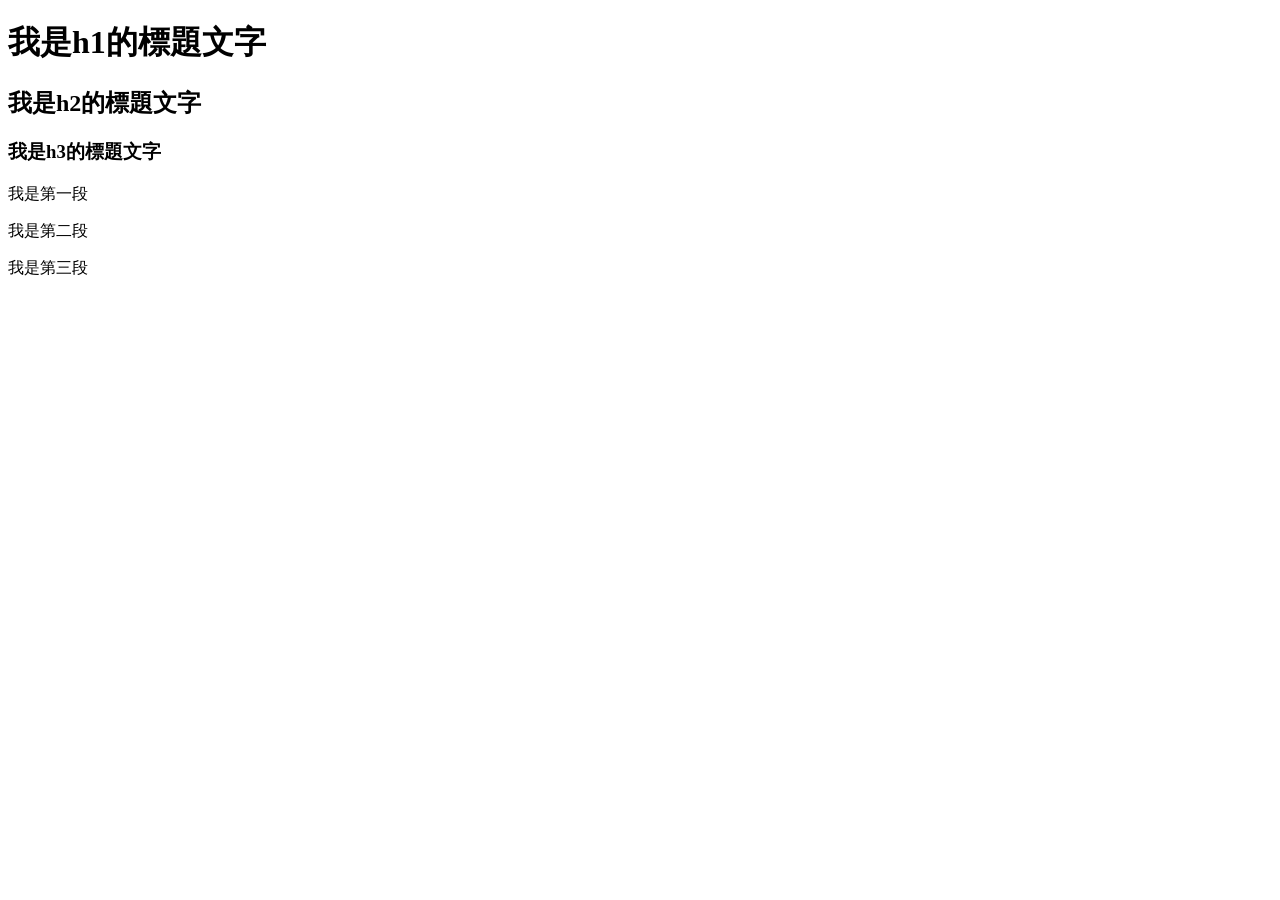
==== index.html @ 09bce019 "第一次建立" ====
<!DOCTYPE html>
<html lang="zh-Hant-TW">


<html>
    
<head>
    <title>我是標題</title>
<meta charset = "utf-8">
</head>

<body>
    <h1>我是h1的標題文字</h1> 
	<h2>我是h2的標題文字</h2> 
 	<h3>我是h3的標題文字</h3>
    <p>我是第一段</p>
<p>我是第二段</p>
<p>我是第三段</p>

</body>

</html>
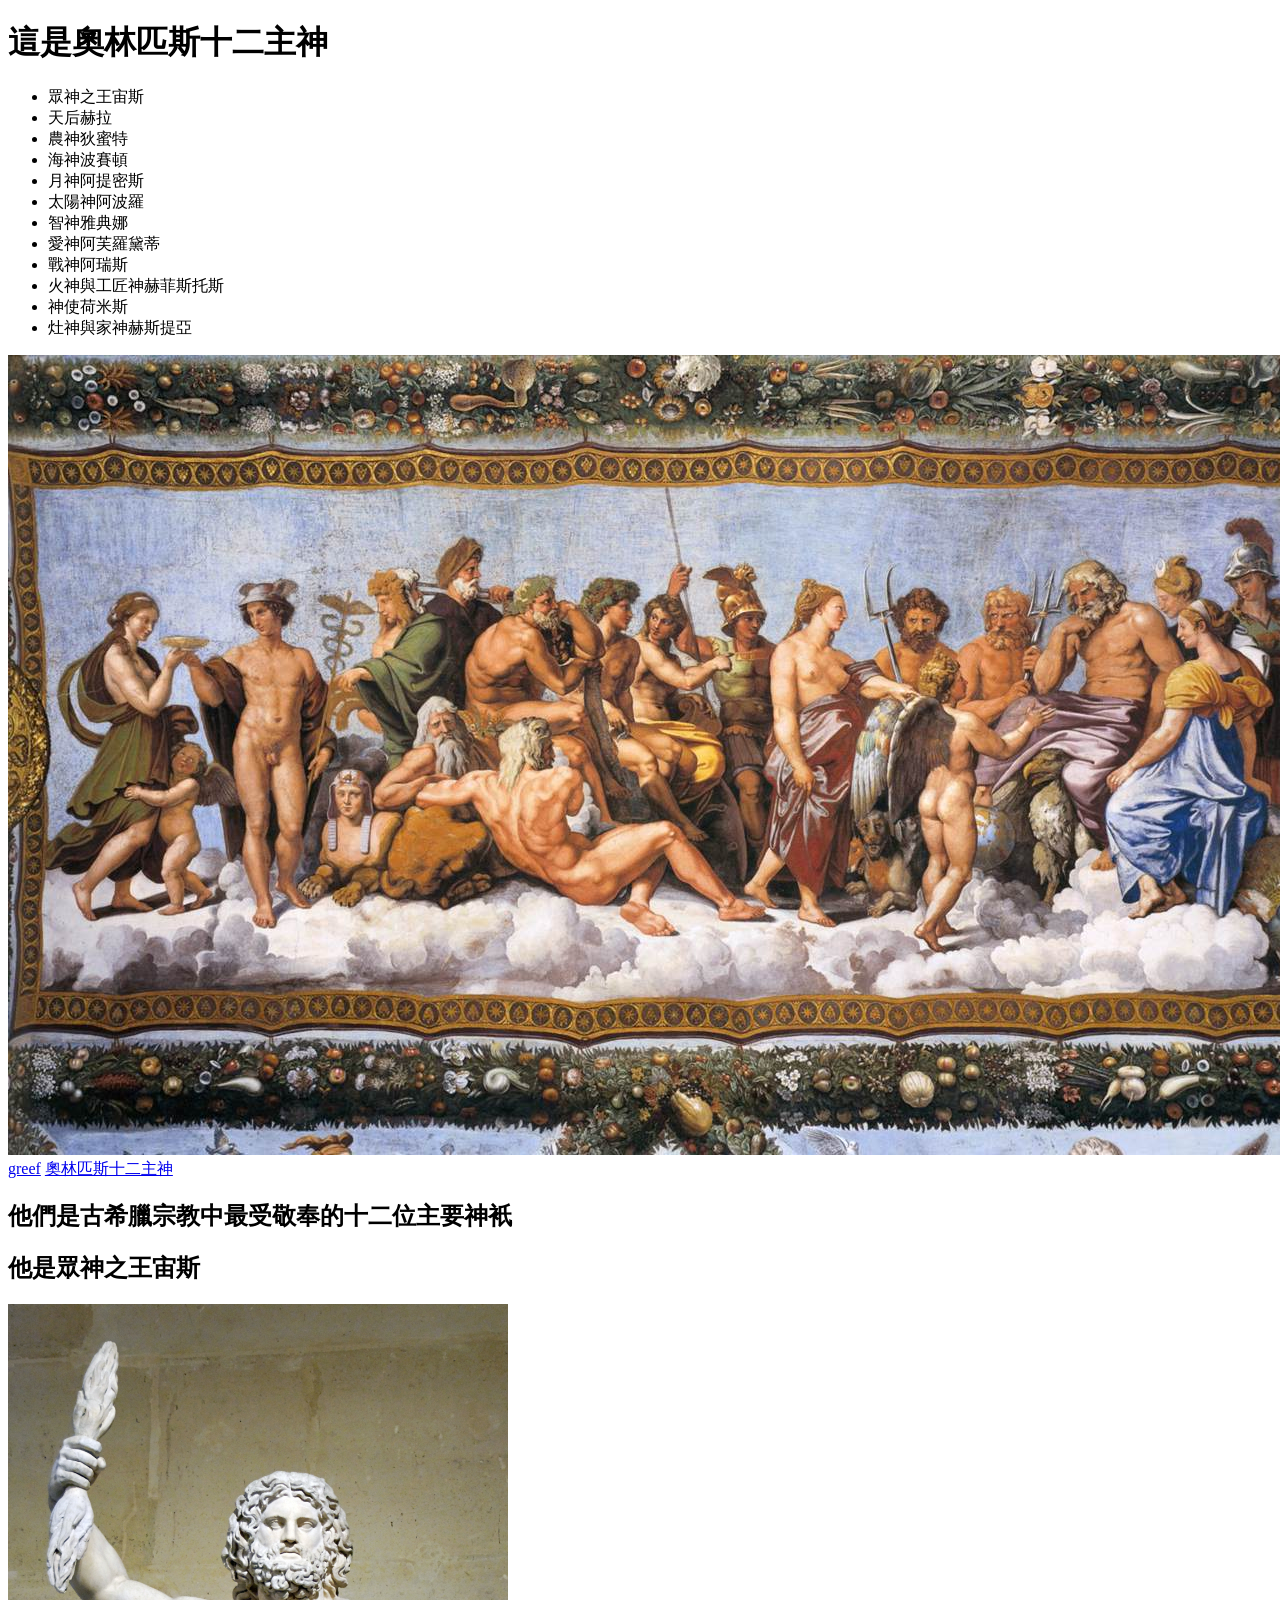
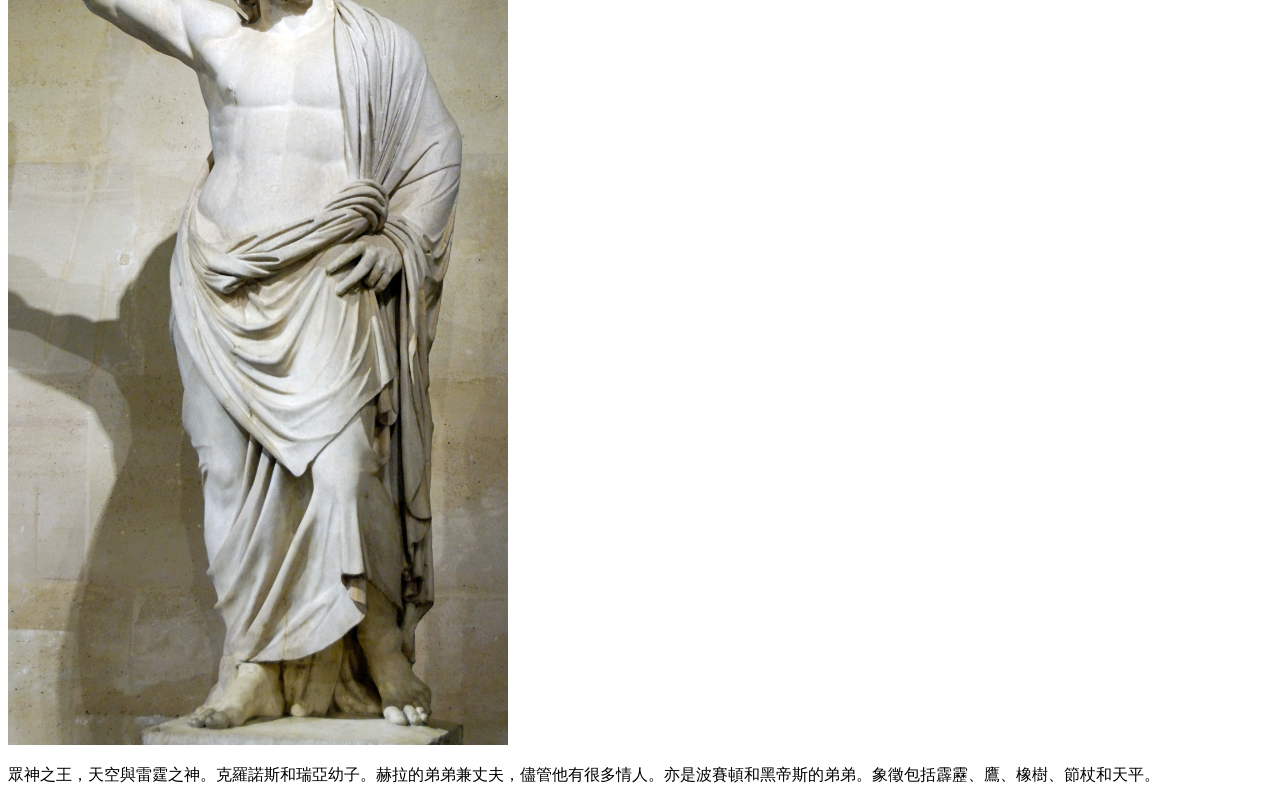
==== commit 03a8840f: "20260313" ====
--- a/index.html
+++ b/index.html
@@ -5,17 +5,42 @@
 <html>
     
 <head>
-    <title>我是標題</title>
-<meta charset = "utf-8">
+    <meta charset = "utf-8">
+    <meta name="viewport" content="width=100">
+    <title>奧林匹斯十二主神</title> 
+
 </head>
 
 <body>
-    <h1>我是h1的標題文字</h1> 
-	<h2>我是h2的標題文字</h2> 
- 	<h3>我是h3的標題文字</h3>
-    <p>我是第一段</p>
-<p>我是第二段</p>
-<p>我是第三段</p>
+    <h1>這是奧林匹斯十二主神</h1>
+    <ul>
+        <li>眾神之王宙斯</li>
+        <li>天后赫拉</li>
+        <li>農神狄蜜特</li>
+        <li>海神波賽頓</li>
+        <li>月神阿提密斯</li>
+        <li>太陽神阿波羅</li>
+        <li>智神雅典娜</li>
+        <li>愛神阿芙羅黛蒂</li>
+        <li>戰神阿瑞斯</li>
+        <li>火神與工匠神赫菲斯托斯</li>
+        <li>神使荷米斯</li>
+        <li>灶神與家神赫斯提亞</li>
+    </ul>
+
+    <img src="img/123.jpg" > 
+    <a href="img/123.jpg" >greef</a>
+    <a href="https://zh.wikipedia.org/zh-tw/%E5%A5%A7%E6%9E%97%E5%8C%B9%E6%96%AF%E5%8D%81%E4%BA%8C%E4%B8%BB%E7%A5%9E" >奧林匹斯十二主神</a>
+	<h2>他們是古希臘宗教中最受敬奉的十二位主要神衹</h2> 
+    <p></p>
+  
+    <h2>他是眾神之王宙斯</h2>
+    <img src="img/Jupiter_Smyrna_Louvre_Ma13.jpg" width="500" > 
+    <p>眾神之王，天空與雷霆之神。克羅諾斯和瑞亞幼子。赫拉的弟弟兼丈夫，儘管他有很多情人。亦是波賽頓和黑帝斯的弟弟。象徵包括霹靂、鷹、橡樹、節杖和天平。</p>
+
+
+
+
 
 </body>
 
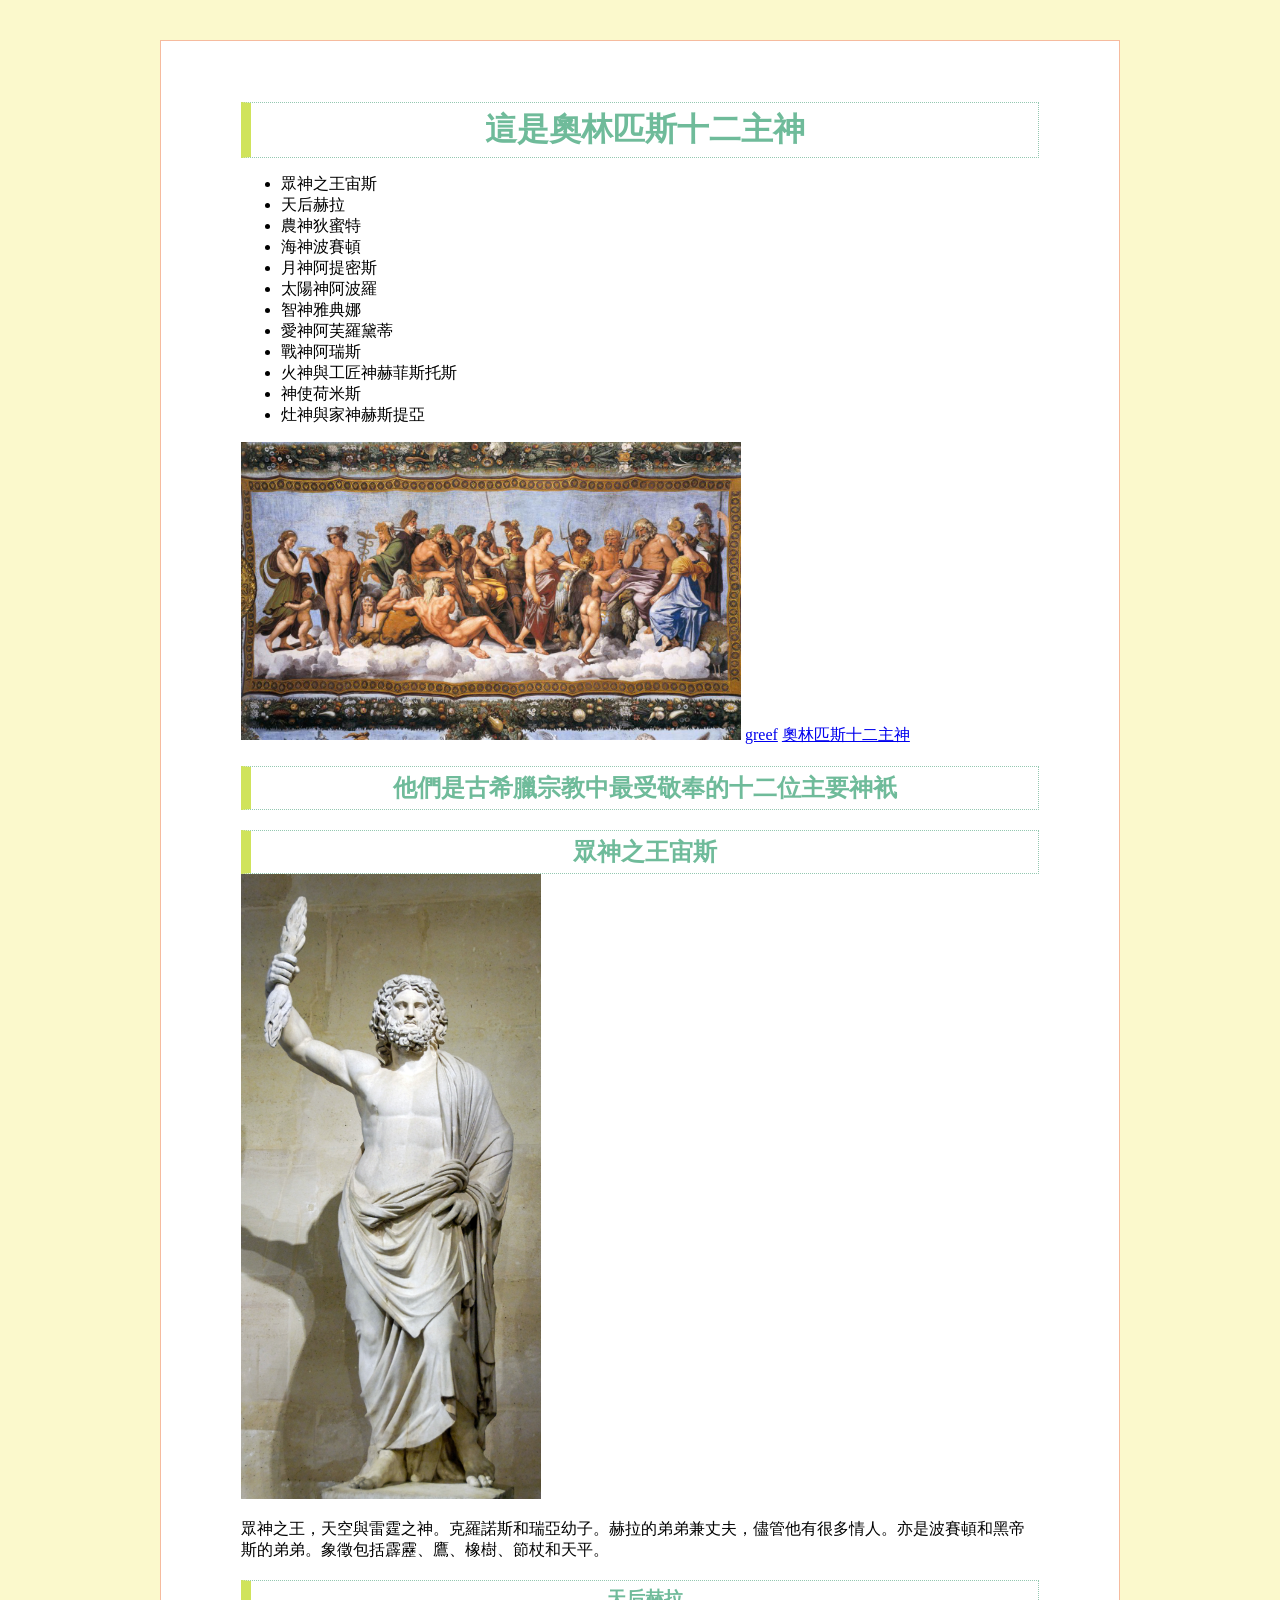
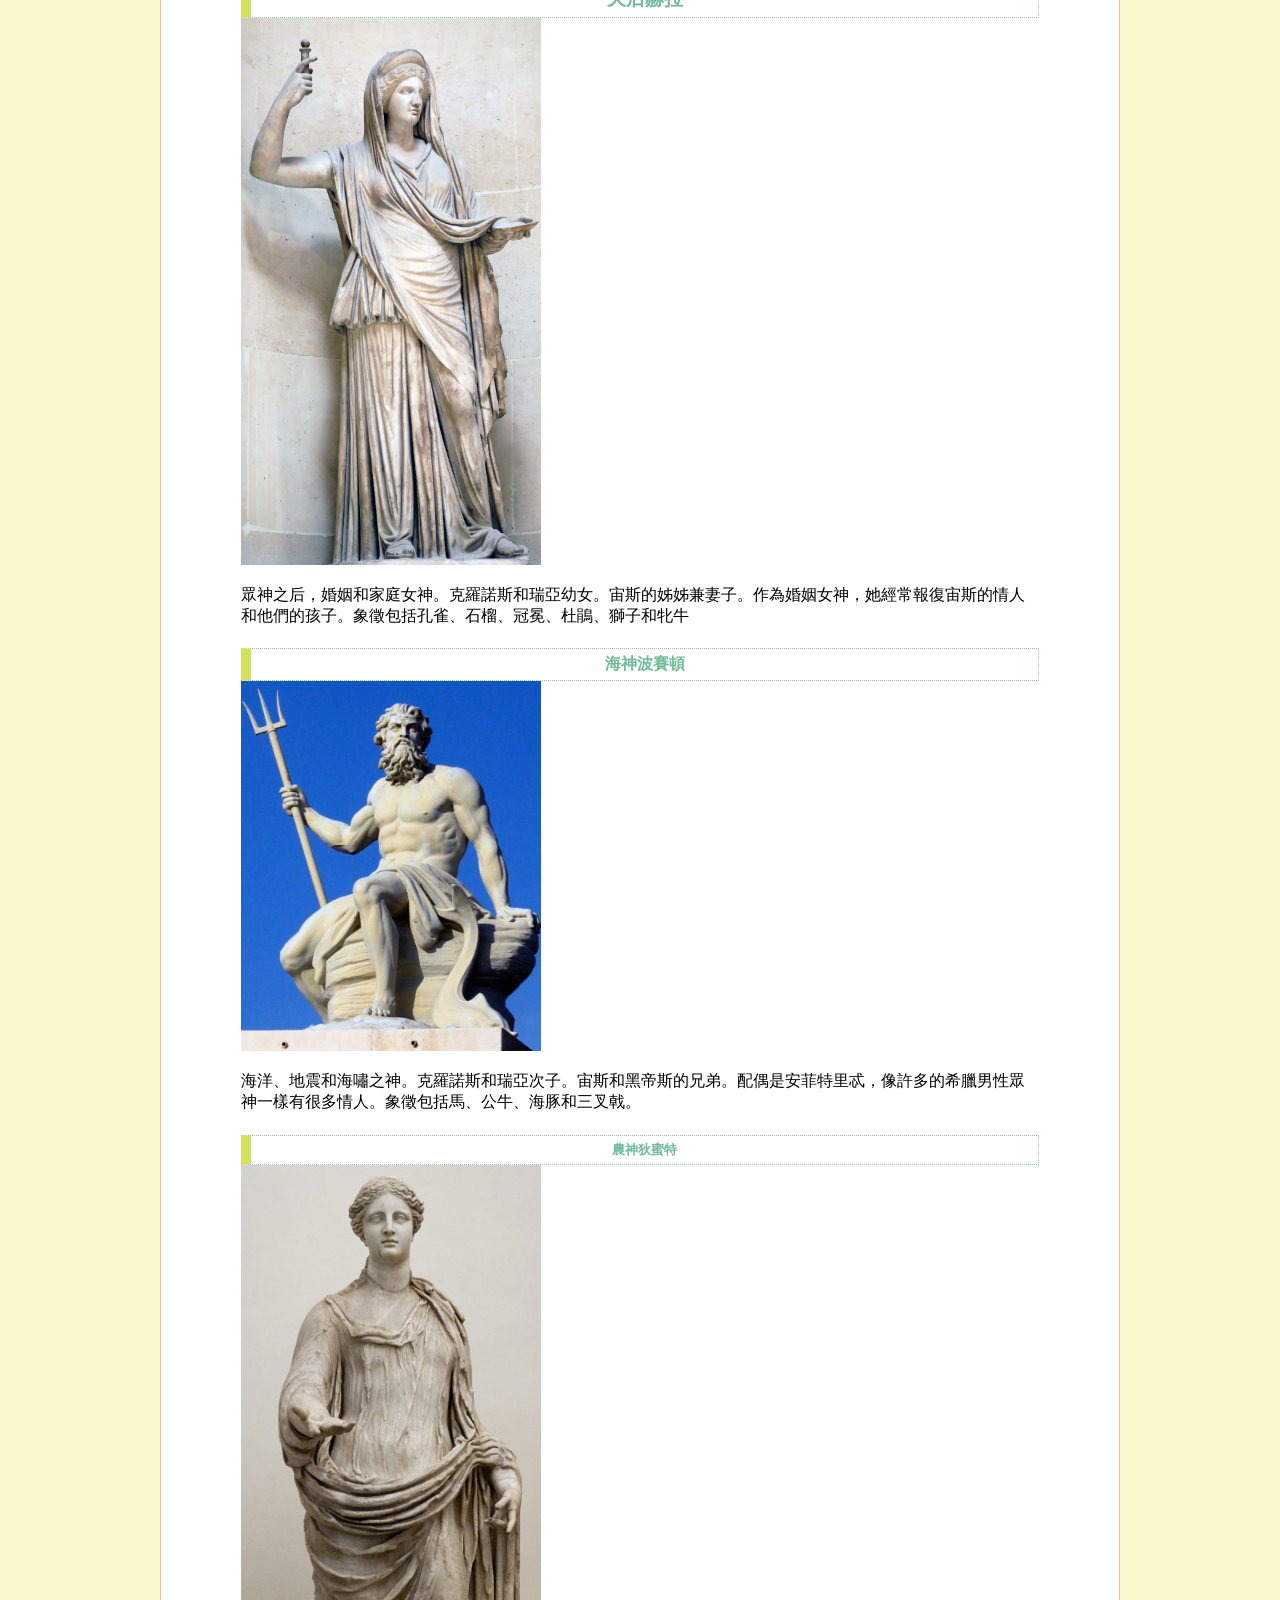
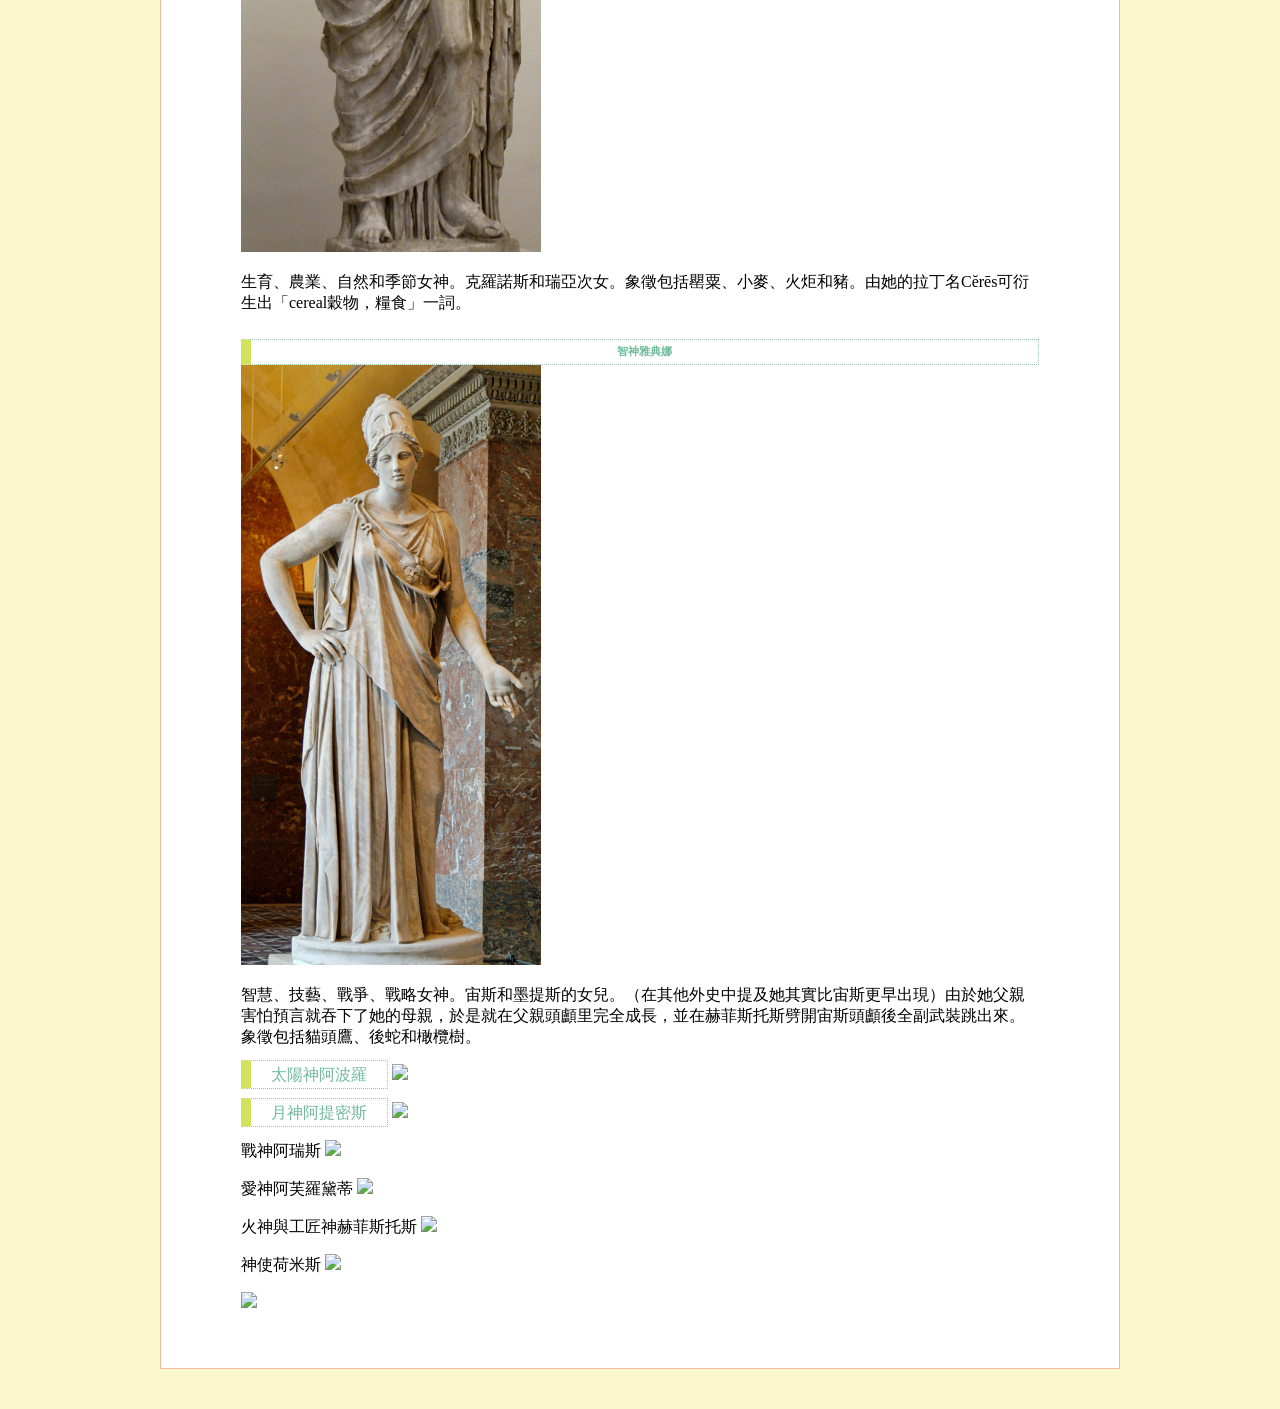
==== commit 780ded40: "20260320" ====
--- a/index.html
+++ b/index.html
@@ -8,10 +8,12 @@
     <meta charset = "utf-8">
     <meta name="viewport" content="width=100">
     <title>奧林匹斯十二主神</title> 
+     <link href="style.css" rel="stylesheet">
 
 </head>
 
 <body>
+    <div id="wrap">
     <h1>這是奧林匹斯十二主神</h1>
     <ul>
         <li>眾神之王宙斯</li>
@@ -28,20 +30,62 @@
         <li>灶神與家神赫斯提亞</li>
     </ul>
 
-    <img src="img/123.jpg" > 
+    <img src="img/123.jpg" width="500"> 
     <a href="img/123.jpg" >greef</a>
     <a href="https://zh.wikipedia.org/zh-tw/%E5%A5%A7%E6%9E%97%E5%8C%B9%E6%96%AF%E5%8D%81%E4%BA%8C%E4%B8%BB%E7%A5%9E" >奧林匹斯十二主神</a>
 	<h2>他們是古希臘宗教中最受敬奉的十二位主要神衹</h2> 
     <p></p>
   
-    <h2>他是眾神之王宙斯</h2>
-    <img src="img/Jupiter_Smyrna_Louvre_Ma13.jpg" width="500" > 
+    <h2>眾神之王宙斯</h2>
+    <img src="img/Jupiter_Smyrna_Louvre_Ma13.jpg" width="300" > 
     <p>眾神之王，天空與雷霆之神。克羅諾斯和瑞亞幼子。赫拉的弟弟兼丈夫，儘管他有很多情人。亦是波賽頓和黑帝斯的弟弟。象徵包括霹靂、鷹、橡樹、節杖和天平。</p>
 
+    <h3>天后赫拉</h3>
+    <img src="img/Hera_Campana_Louvre_Ma2283.jpg" width="300" >
+    <p>眾神之后，婚姻和家庭女神。克羅諾斯和瑞亞幼女。宙斯的姊姊兼妻子。作為婚姻女神，她經常報復宙斯的情人和他們的孩子。象徵包括孔雀、石榴、冠冕、杜鵑、獅子和牝牛</p>
+ 
+     <h4>海神波賽頓</h4>
+    <img src="img/Poseidon_sculpture_Copenhagen_2005.jpg" width="300" > 
+    <p>海洋、地震和海嘯之神。克羅諾斯和瑞亞次子。宙斯和黑帝斯的兄弟。配偶是安菲特里忒，像許多的希臘男性眾神一樣有很多情人。象徵包括馬、公牛、海豚和三叉戟。</p>
+
+    <h5>農神狄蜜特</h5>
+    <img src="img/Demeter_Altemps_Inv8546.jpg" width="300" > 
+    <p>生育、農業、自然和季節女神。克羅諾斯和瑞亞次女。象徵包括罌粟、小麥、火炬和豬。由她的拉丁名Cĕrēs可衍生出「cereal穀物，糧食」一詞。</p>
+
+    <h6>智神雅典娜</h6>
+    <img src="img/Mattei_Athena_Louvre_Ma530_n2.jpg" width="300" > 
+    <p>智慧、技藝、戰爭、戰略女神。宙斯和墨提斯的女兒。（在其他外史中提及她其實比宙斯更早出現）由於她父親害怕預言就吞下了她的母親，於是就在父親頭顱里完全成長，並在赫菲斯托斯劈開宙斯頭顱後全副武裝跳出來。象徵包括貓頭鷹、後蛇和橄欖樹。</p>
+
+    <h7>太陽神阿波羅</h7>
+    <img src="img/.jpg" width="300" > 
+    <p></p>
+
+    <h8>月神阿提密斯</h8>
+    <img src="img/.jpg" width="300" > 
+    <p></p>
+
+    <h9>戰神阿瑞斯</h9>
+    <img src="img/.jpg" width="300" > 
+    <p></p>
+
+    <h10>愛神阿芙羅黛蒂</h10>
+    <img src="img/.jpg" width="300" > 
+    <p></p>
+
+    <h11>火神與工匠神赫菲斯托斯</h11>
+    <img src="img/.jpg" width="300" > 
+    <p></p>
+
+    <h12>神使荷米斯</h12>
+    <img src="img/.jpg" width="300" > 
+    <p></p>
+
+    <h13></h13>
+    <img src="img/.jpg" width="300" > 
+    <p></p>
 
 
-
-
+</div>
 </body>
 
 </html>
--- a/style.css
+++ b/style.css
@@ -0,0 +1,90 @@
+h1{
+	color: #6fbb9a;
+	border: #94c8b1 1px dotted;
+	border-left: #d0e35b 10px solid;
+	padding: 5px 20px;
+	margin-bottom: 0;
+    text-align: center;    
+    text-decoration: none;
+
+}
+h2{
+	color: #6fbb9a;
+	border: #94c8b1 1px dotted;
+	border-left: #d0e35b 10px solid;
+	padding: 5px 20px;
+	margin-bottom: 0;
+    text-align: center;    
+    text-decoration: none;
+
+}
+h3{
+	color: #6fbb9a;
+	border: #94c8b1 1px dotted;
+	border-left: #d0e35b 10px solid;
+	padding: 5px 20px;
+	margin-bottom: 0;
+    text-align: center;    
+    text-decoration: none
+}
+h4{
+	color: #6fbb9a;
+	border: #94c8b1 1px dotted;
+	border-left: #d0e35b 10px solid;
+	padding: 5px 20px;
+	margin-bottom: 0;
+    text-align: center;    
+    text-decoration: none
+}
+h5{
+	color: #6fbb9a;
+	border: #94c8b1 1px dotted;
+	border-left: #d0e35b 10px solid;
+	padding: 5px 20px;
+	margin-bottom: 0;
+    text-align: center;    
+    text-decoration: none
+}
+h6{
+	color: #6fbb9a;
+	border: #94c8b1 1px dotted;
+	border-left: #d0e35b 10px solid;
+	padding: 5px 20px;
+	margin-bottom: 0;
+    text-align: center;    
+    text-decoration: none
+}
+h7{
+	color: #6fbb9a;
+	border: #94c8b1 1px dotted;
+	border-left: #d0e35b 10px solid;
+	padding: 5px 20px;
+	margin-bottom: 0;
+    text-align: center;    
+    text-decoration: none
+}
+h8{
+	color: #6fbb9a;
+	border: #94c8b1 1px dotted;
+	border-left: #d0e35b 10px solid;
+	padding: 5px 20px;
+	margin-bottom: 0;
+    text-align: center;    
+    text-decoration: none
+}
+
+
+body{
+	background-color: #fbf9cc;
+	background-image: url(https://i.imgur.com/0C1CQ84.png);
+	background-repeat: repeat-x;
+}
+
+#wrap{
+	width: 798px;
+	margin: 40px auto;
+	padding: 40px 80px;
+	border: #f6bb9e 1px solid;
+	background-color: #fff;
+}
+
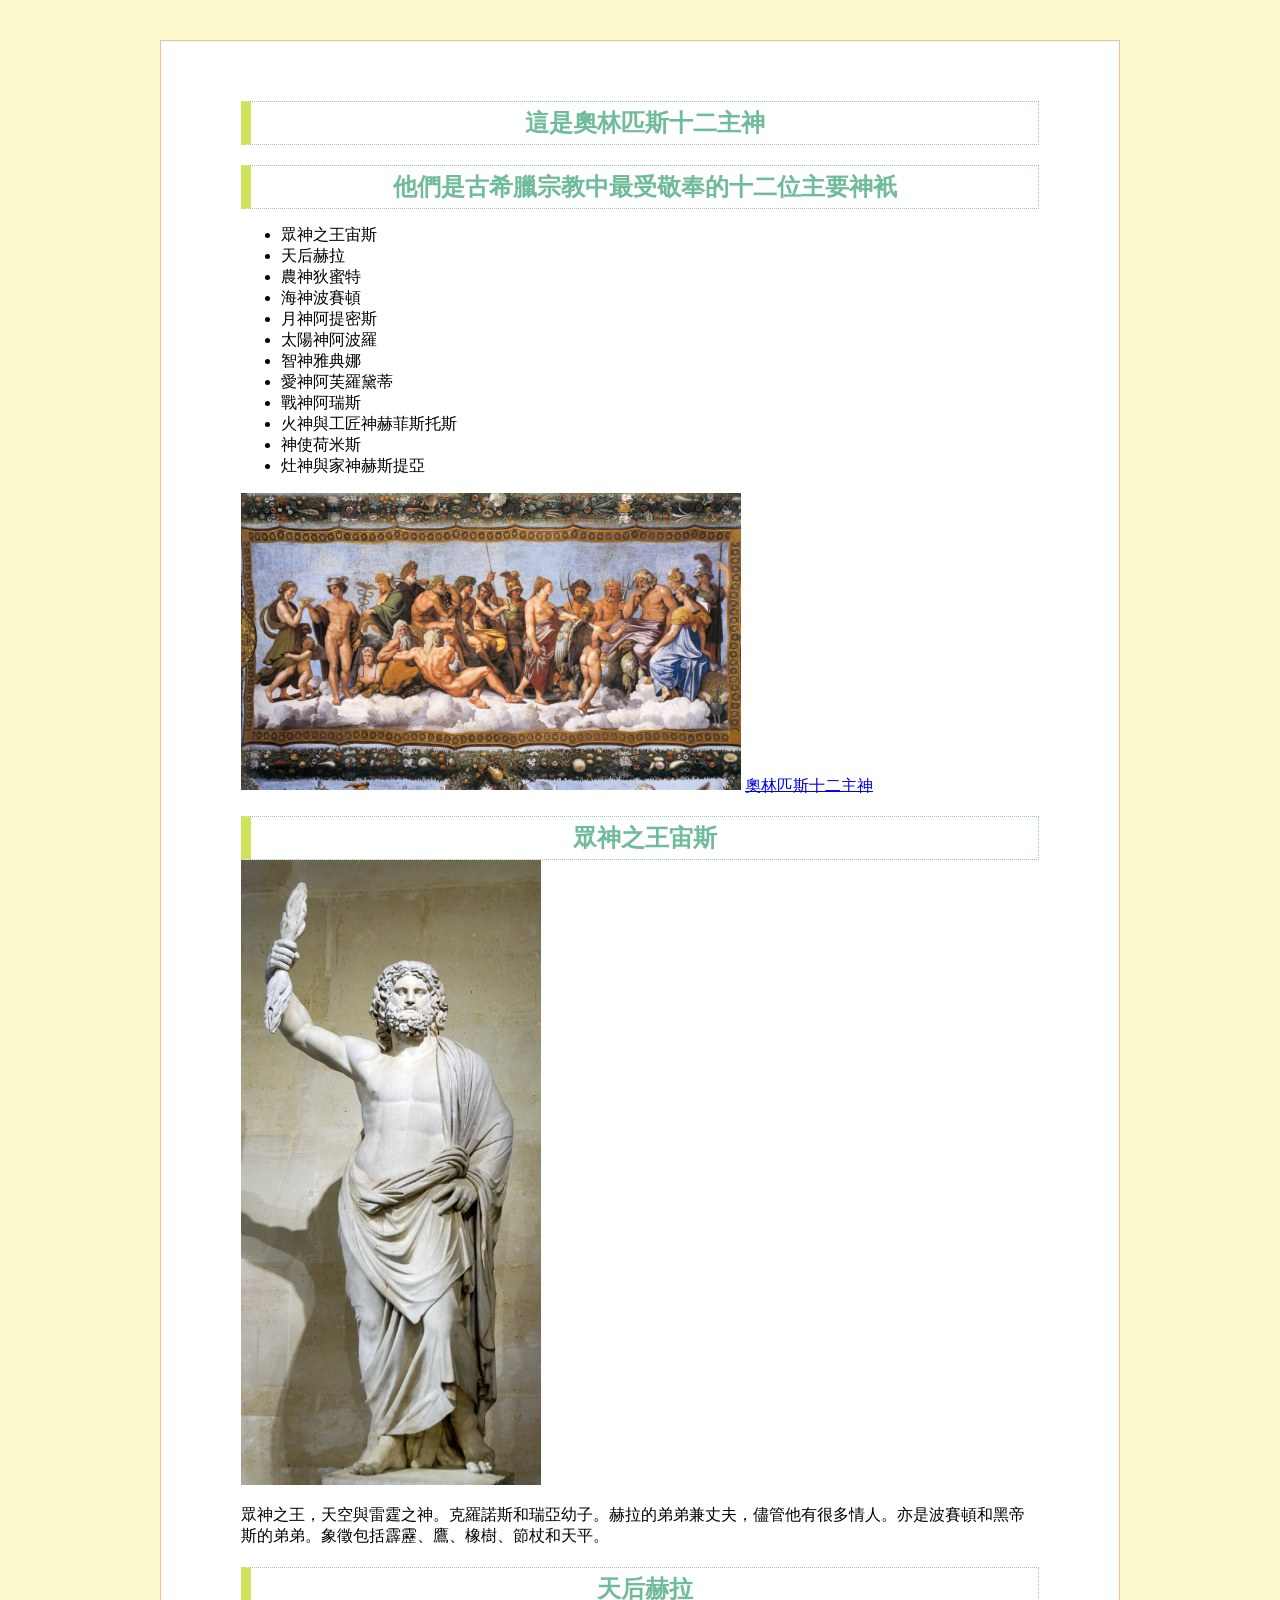
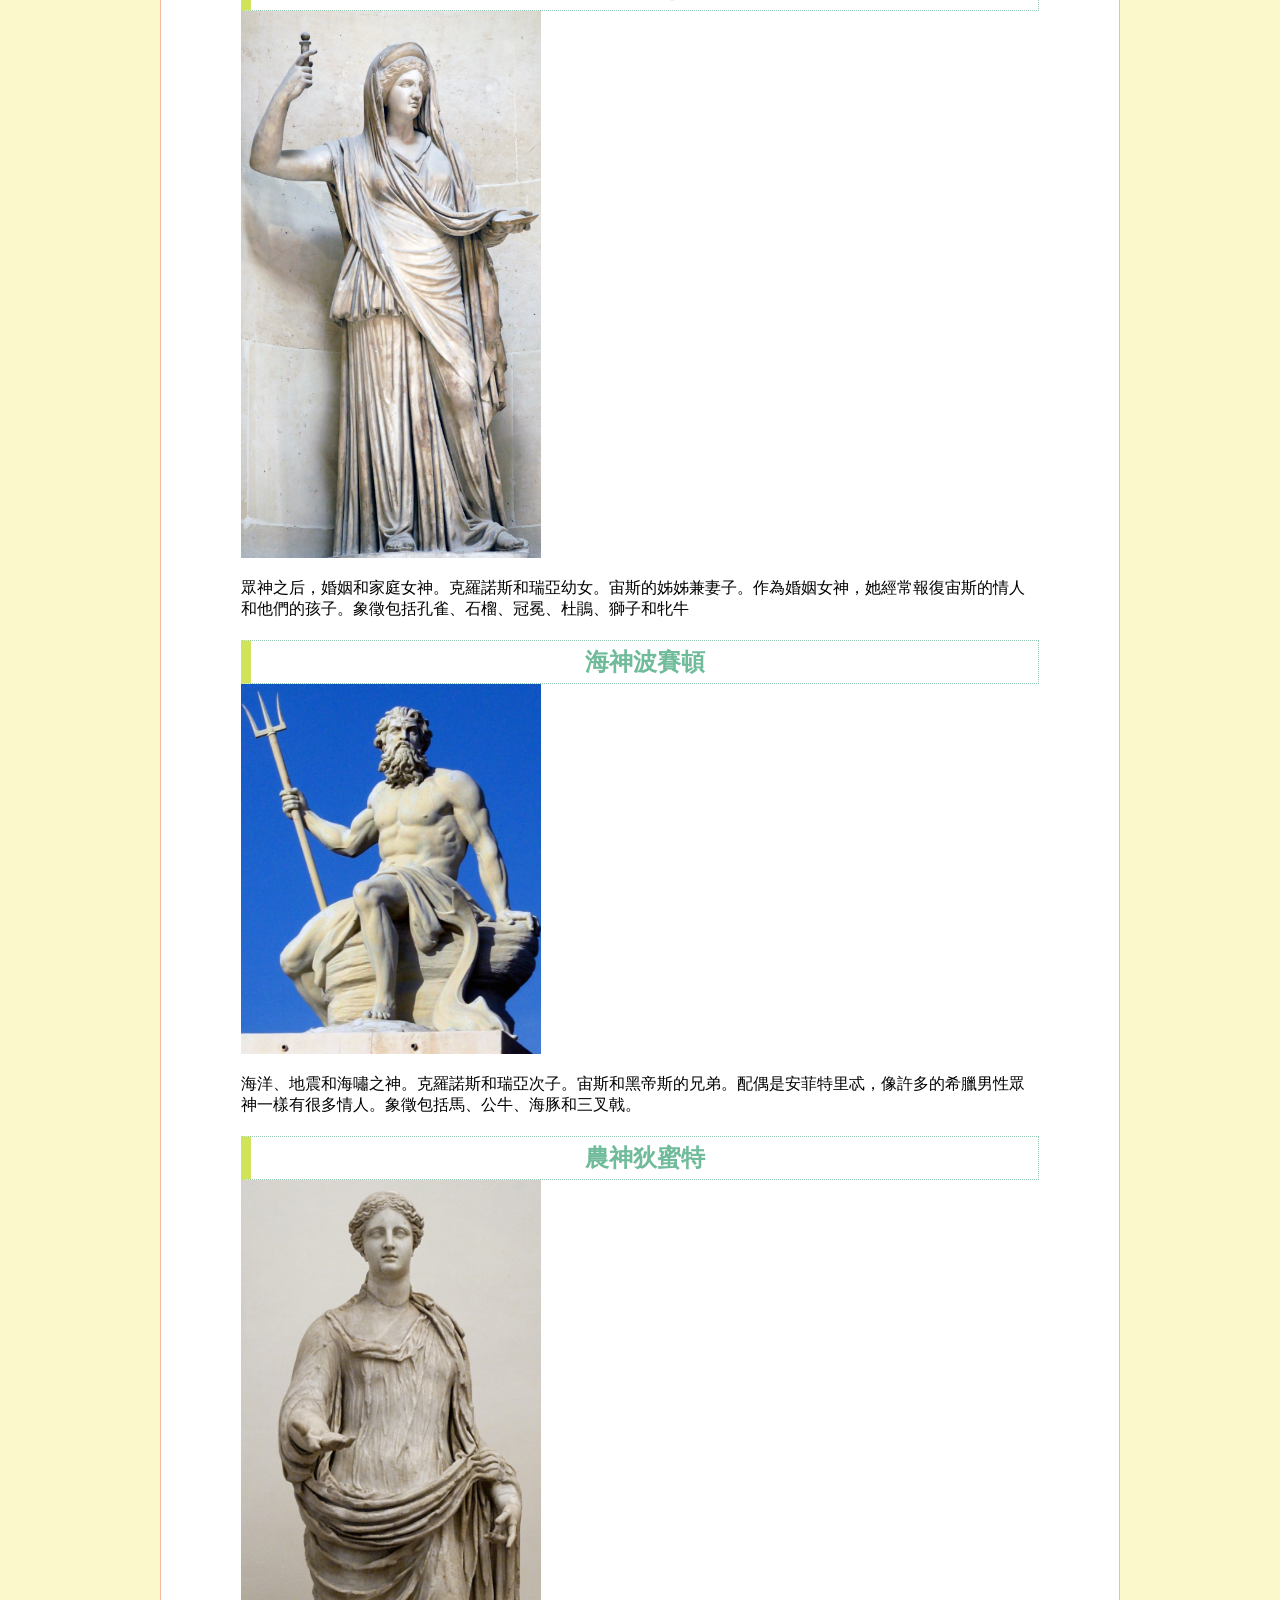
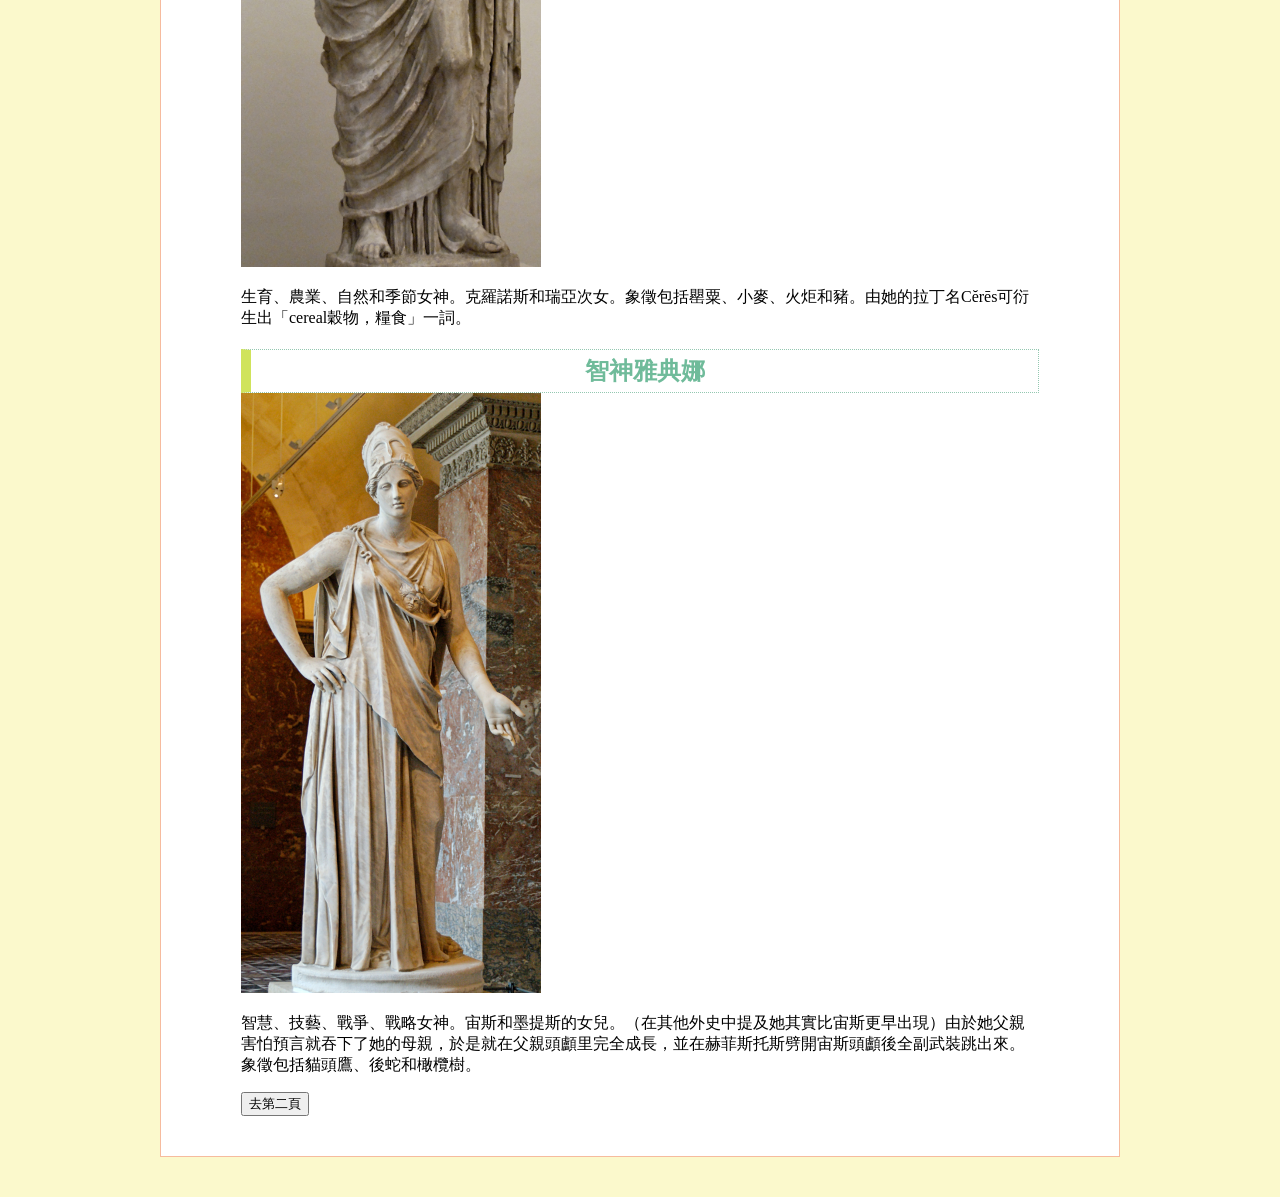
==== commit e9b7ae9c: "20260327" ====
--- a/index.html
+++ b/index.html
@@ -14,75 +14,109 @@
 
 <body>
     <div id="wrap">
-    <h1>這是奧林匹斯十二主神</h1>
-    <ul>
-        <li>眾神之王宙斯</li>
-        <li>天后赫拉</li>
-        <li>農神狄蜜特</li>
-        <li>海神波賽頓</li>
-        <li>月神阿提密斯</li>
-        <li>太陽神阿波羅</li>
-        <li>智神雅典娜</li>
-        <li>愛神阿芙羅黛蒂</li>
-        <li>戰神阿瑞斯</li>
-        <li>火神與工匠神赫菲斯托斯</li>
-        <li>神使荷米斯</li>
-        <li>灶神與家神赫斯提亞</li>
-    </ul>
+    <section id="page1" class="page">
+        <h1>這是奧林匹斯十二主神</h1>
+        <h1>他們是古希臘宗教中最受敬奉的十二位主要神衹</h1> 
+        <ul>
+            <li>眾神之王宙斯</li>
+            <li>天后赫拉</li>
+            <li>農神狄蜜特</li>
+            <li>海神波賽頓</li>
+            <li>月神阿提密斯</li>
+            <li>太陽神阿波羅</li>
+            <li>智神雅典娜</li>
+            <li>愛神阿芙羅黛蒂</li>
+            <li>戰神阿瑞斯</li>
+            <li>火神與工匠神赫菲斯托斯</li>
+            <li>神使荷米斯</li>
+            <li>灶神與家神赫斯提亞</li>
+        </ul>
 
-    <img src="img/123.jpg" width="500"> 
-    <a href="img/123.jpg" >greef</a>
-    <a href="https://zh.wikipedia.org/zh-tw/%E5%A5%A7%E6%9E%97%E5%8C%B9%E6%96%AF%E5%8D%81%E4%BA%8C%E4%B8%BB%E7%A5%9E" >奧林匹斯十二主神</a>
-	<h2>他們是古希臘宗教中最受敬奉的十二位主要神衹</h2> 
-    <p></p>
-  
-    <h2>眾神之王宙斯</h2>
-    <img src="img/Jupiter_Smyrna_Louvre_Ma13.jpg" width="300" > 
-    <p>眾神之王，天空與雷霆之神。克羅諾斯和瑞亞幼子。赫拉的弟弟兼丈夫，儘管他有很多情人。亦是波賽頓和黑帝斯的弟弟。象徵包括霹靂、鷹、橡樹、節杖和天平。</p>
+        <img src="img/123.jpg" width="500"> 
+        <a href="img/123.jpg" ></a>
+        <a href="https://zh.wikipedia.org/zh-tw/%E5%A5%A7%E6%9E%97%E5%8C%B9%E6%96%AF%E5%8D%81%E4%BA%8C%E4%B8%BB%E7%A5%9E" >奧林匹斯十二主神</a>
+        <p></p>
+    
+        <h1>眾神之王宙斯</h1>
+        <img src="img/Jupiter_Smyrna_Louvre_Ma13.jpg" width="300" > 
+        <p>眾神之王，天空與雷霆之神。克羅諾斯和瑞亞幼子。赫拉的弟弟兼丈夫，儘管他有很多情人。亦是波賽頓和黑帝斯的弟弟。象徵包括霹靂、鷹、橡樹、節杖和天平。</p>
 
-    <h3>天后赫拉</h3>
-    <img src="img/Hera_Campana_Louvre_Ma2283.jpg" width="300" >
-    <p>眾神之后，婚姻和家庭女神。克羅諾斯和瑞亞幼女。宙斯的姊姊兼妻子。作為婚姻女神，她經常報復宙斯的情人和他們的孩子。象徵包括孔雀、石榴、冠冕、杜鵑、獅子和牝牛</p>
- 
-     <h4>海神波賽頓</h4>
-    <img src="img/Poseidon_sculpture_Copenhagen_2005.jpg" width="300" > 
-    <p>海洋、地震和海嘯之神。克羅諾斯和瑞亞次子。宙斯和黑帝斯的兄弟。配偶是安菲特里忒，像許多的希臘男性眾神一樣有很多情人。象徵包括馬、公牛、海豚和三叉戟。</p>
+        <h1>天后赫拉</h1>
+        <img src="img/Hera_Campana_Louvre_Ma2283.jpg" width="300" >
+        <p>眾神之后，婚姻和家庭女神。克羅諾斯和瑞亞幼女。宙斯的姊姊兼妻子。作為婚姻女神，她經常報復宙斯的情人和他們的孩子。象徵包括孔雀、石榴、冠冕、杜鵑、獅子和牝牛</p>
+    
+        <h1>海神波賽頓</h1>
+        <img src="img/Poseidon_sculpture_Copenhagen_2005.jpg" width="300" > 
+        <p>海洋、地震和海嘯之神。克羅諾斯和瑞亞次子。宙斯和黑帝斯的兄弟。配偶是安菲特里忒，像許多的希臘男性眾神一樣有很多情人。象徵包括馬、公牛、海豚和三叉戟。</p>
 
-    <h5>農神狄蜜特</h5>
-    <img src="img/Demeter_Altemps_Inv8546.jpg" width="300" > 
-    <p>生育、農業、自然和季節女神。克羅諾斯和瑞亞次女。象徵包括罌粟、小麥、火炬和豬。由她的拉丁名Cĕrēs可衍生出「cereal穀物，糧食」一詞。</p>
+        <h1>農神狄蜜特</h1>
+        <img src="img/Demeter_Altemps_Inv8546.jpg" width="300" > 
+        <p>生育、農業、自然和季節女神。克羅諾斯和瑞亞次女。象徵包括罌粟、小麥、火炬和豬。由她的拉丁名Cĕrēs可衍生出「cereal穀物，糧食」一詞。</p>
 
-    <h6>智神雅典娜</h6>
-    <img src="img/Mattei_Athena_Louvre_Ma530_n2.jpg" width="300" > 
-    <p>智慧、技藝、戰爭、戰略女神。宙斯和墨提斯的女兒。（在其他外史中提及她其實比宙斯更早出現）由於她父親害怕預言就吞下了她的母親，於是就在父親頭顱里完全成長，並在赫菲斯托斯劈開宙斯頭顱後全副武裝跳出來。象徵包括貓頭鷹、後蛇和橄欖樹。</p>
+        <h1>智神雅典娜</h1>
+        <img src="img/Mattei_Athena_Louvre_Ma530_n2.jpg" width="300" > 
+        <p>智慧、技藝、戰爭、戰略女神。宙斯和墨提斯的女兒。（在其他外史中提及她其實比宙斯更早出現）由於她父親害怕預言就吞下了她的母親，於是就在父親頭顱里完全成長，並在赫菲斯托斯劈開宙斯頭顱後全副武裝跳出來。象徵包括貓頭鷹、後蛇和橄欖樹。</p>
+    
+        <button onclick="nextPage('page2')">去第二頁</button>
+    </section>  
 
-    <h7>太陽神阿波羅</h7>
-    <img src="img/.jpg" width="300" > 
-    <p></p>
 
-    <h8>月神阿提密斯</h8>
-    <img src="img/.jpg" width="300" > 
-    <p></p>
+    <section id="page2" class="page" style="display:none;">
 
-    <h9>戰神阿瑞斯</h9>
-    <img src="img/.jpg" width="300" > 
-    <p></p>
+        <h1>太陽神阿波羅</h1>
+        <img src="img/Pothos,_lira,_dan_angsa_(inv_6253_MANN).jpg" width="300" > 
+        <p>光明、治癒、音樂、預言、射箭、太陽之神。宙斯和樂朵兒子，阿緹蜜絲的雙胞胎弟弟。他常常頭戴月桂樹枝做的桂冠，手持弓箭和箭袋或里拉琴。象徵包括太陽、里拉琴、烏鴉、海豚。</p>
 
-    <h10>愛神阿芙羅黛蒂</h10>
-    <img src="img/.jpg" width="300" > 
-    <p></p>
+        <h1>月神阿提密斯</h1>
+        <img src="img/Diane_de_Versailles_Leochares.jpg" width="300" > 
+        <p>純潔、藝術、知識、守護、治癒、月亮女神。宙斯和樂朵女兒，阿波羅的雙胞胎姐姐。在藝術作品中，她是一位身穿齊膝的'女神'，手持獵弓和箭袋的年輕絕美女子。象徵包括月亮、牝鹿、柏樹、天鵝。</p>
 
-    <h11>火神與工匠神赫菲斯托斯</h11>
-    <img src="img/.jpg" width="300" > 
-    <p></p>
+        <h1>戰神阿瑞斯</h1>
+        <img src="img/Ares_villa_Hadriana.jpg" width="300" > 
+        <p>戰爭、暴力和血腥之神。象徵包括野豬、蛇、狗、禿鷲、矛和盾。宙斯和赫拉之子，其他神（阿芙羅黛蒂除外）都非常鄙視他。他的拉丁名Mars能衍生出「martial」（戰爭的；好戰的）」一詞。</p>
 
-    <h12>神使荷米斯</h12>
-    <img src="img/.jpg" width="300" > 
-    <p></p>
+        <h1>愛神阿芙羅黛蒂</h1>
+        <img src="img/NAMA_Aphrodite_Syracuse.jpg" width="300" > 
+        <p>愛與美和欲望女神。一說是宙斯和狄俄涅之女，還有一說是從丟入海中的被克洛諾斯閹割的烏拉諾斯男根精血及海中泛起的泡沫混合之中誕生[B]。配偶為赫菲斯托斯，她的情人是阿瑞斯。象徵包括鴿子、鳥、蘋果、蜜蜂、天鵝、番石榴和玫瑰。"aphrodisiac（媚藥）"即來自她的名字，而她的拉丁名Vĕnus能衍生出 "venereal（性交、性病）"一詞。</p>
 
-    <h13></h13>
-    <img src="img/.jpg" width="300" > 
-    <p></p>
+        <h1>火神與工匠神赫菲斯托斯</h1>
+        <img src="img/Vulcan_Coustou_Louvre_MR1814.jpg" width="300" > 
+        <p>工匠、火和鍛造之神。希拉的長子，和宙斯結合或單獨生出。配偶為阿芙羅黛蒂，雖算不上最好的丈夫，然而他對於婚姻卻非常忠貞。象徵包括火、砧、斧頭、驢、錘子、火鉗和鵪鶉。「volcano（火山）」一詞即來自他的拉丁名Vulcānus。</p>
+
+        <h1>神使荷米斯</h1>
+        <img src="img/Hermes_Ingenui_Pio-Clementino_Inv544.jpg" width="300" > 
+        <p>	傳令神（眾神之使者）兼冥界引導者，旅行、盜竊、體育、道路交叉邊界之神，商業之神（羅馬神話）。宙斯和邁亞之子。在奧林帕斯神只比戴歐尼修斯年長。符號包括手杖（雙蛇纏繞的商神杖）、翼鞋、翼盔、鸛和龜（他用龜甲發明了豎琴）。</p>
+    
+        <button onclick="nextPage('page1')">回第一頁</button>
+        <button onclick="nextPage('page3')">去第三頁</button>
+    </section>
+
+    <section id="page3" class="page" style="display:none;">
+        <h1>灶神與家神赫斯緹雅</h1>
+        <img src="img/Hestia_-_Wellesley_College_-_DSC09634.jpg" width="300" > 
+        <p>灶火、正序家務和家庭女神，首代奧林帕斯神兼原十二神之一，直到她為保安寧將神位讓與戴歐尼修斯，她是眾神中最慷慨和溫和的。克羅諾斯和雷亞長女，狄蜜特、希拉、黑帝斯、波賽頓和宙斯的大姐，也是最年長的奧林帕斯神，象徵是火炬。</p>
+        
+        <button onclick="nextPage('page2')">回第二頁</button>
+        <button onclick="nextPage('page1')">回首頁</button>
+    </section>
+<script>
+function nextPage(pageId) {
+    // 1. 先隱藏所有的頁面
+    const pages = document.querySelectorAll('.page');
+    pages.forEach(page => {
+        page.style.display = 'none';
+    });
+
+    // 2. 顯示被點擊的那一頁
+    const targetPage = document.getElementById(pageId);
+    if (targetPage) {
+        targetPage.style.display = 'block';
+    }
+}
+</script>
+
+
+
 
 
 </div>
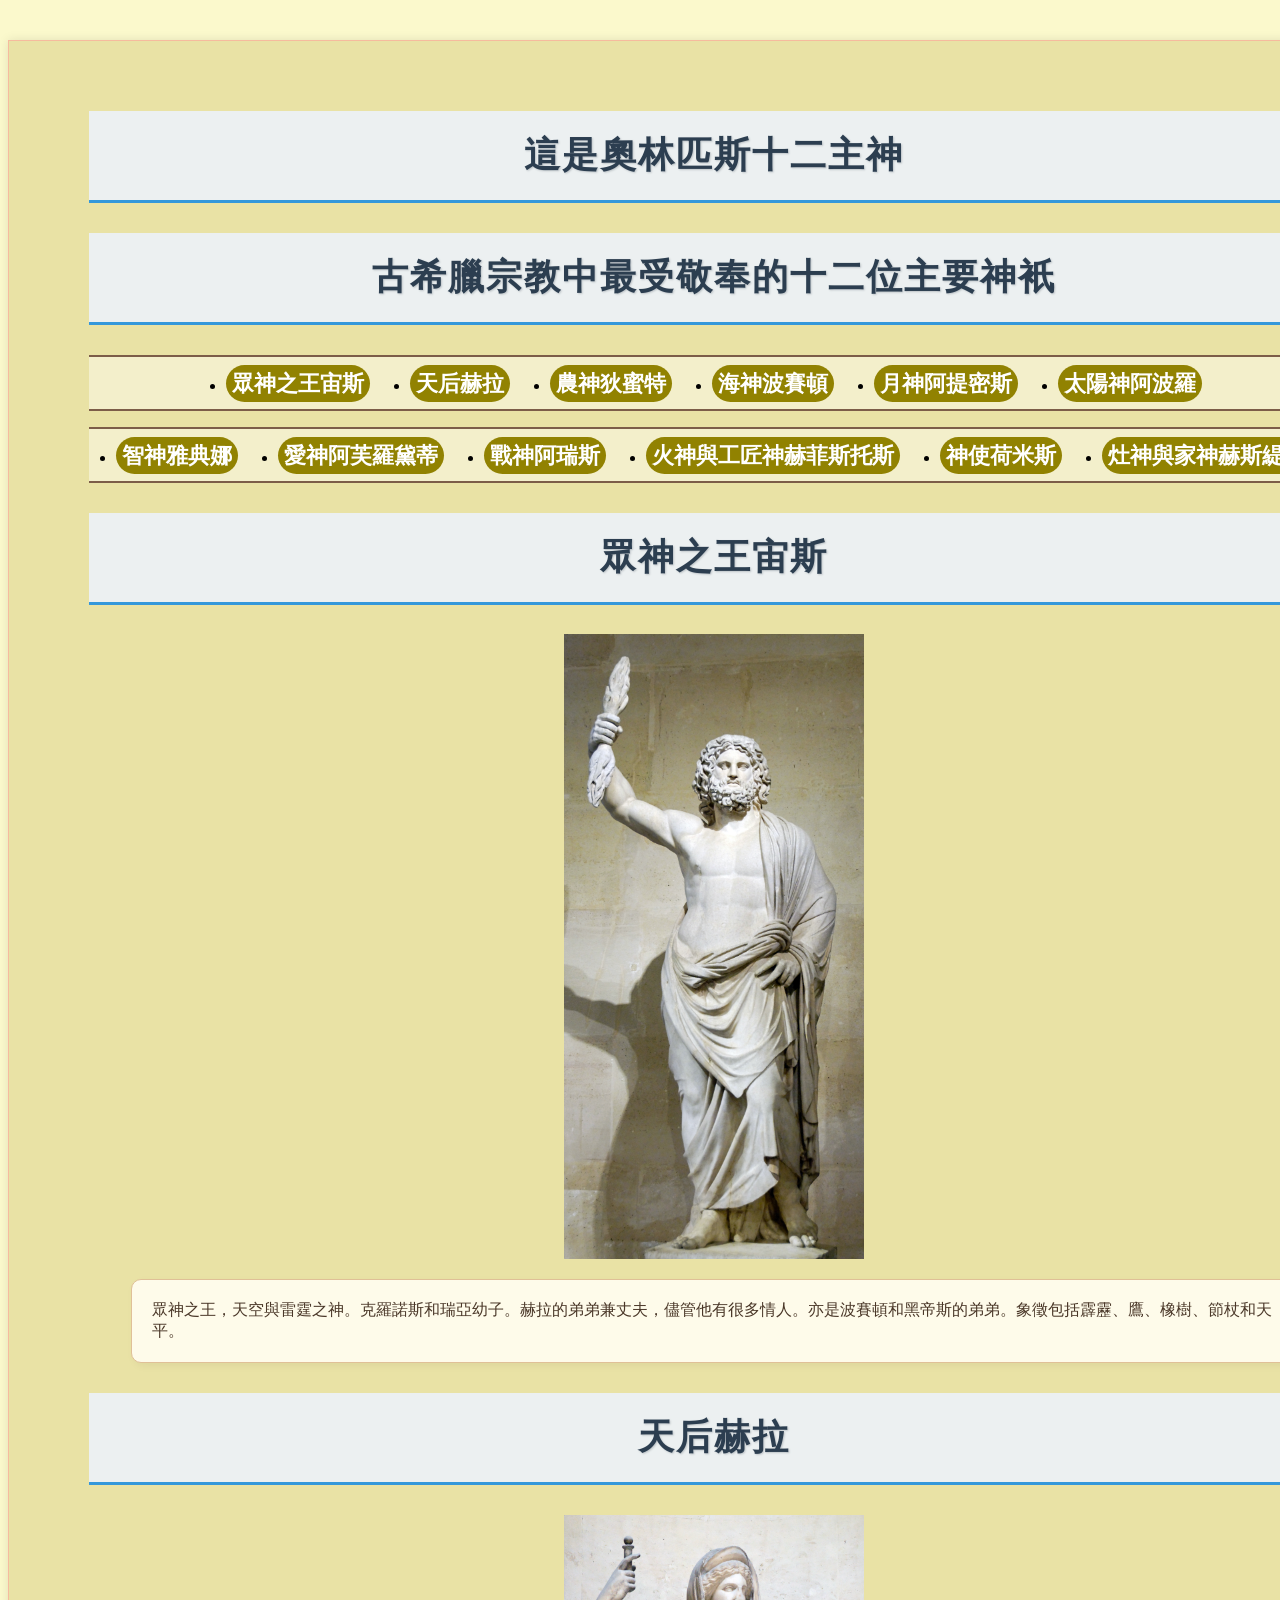
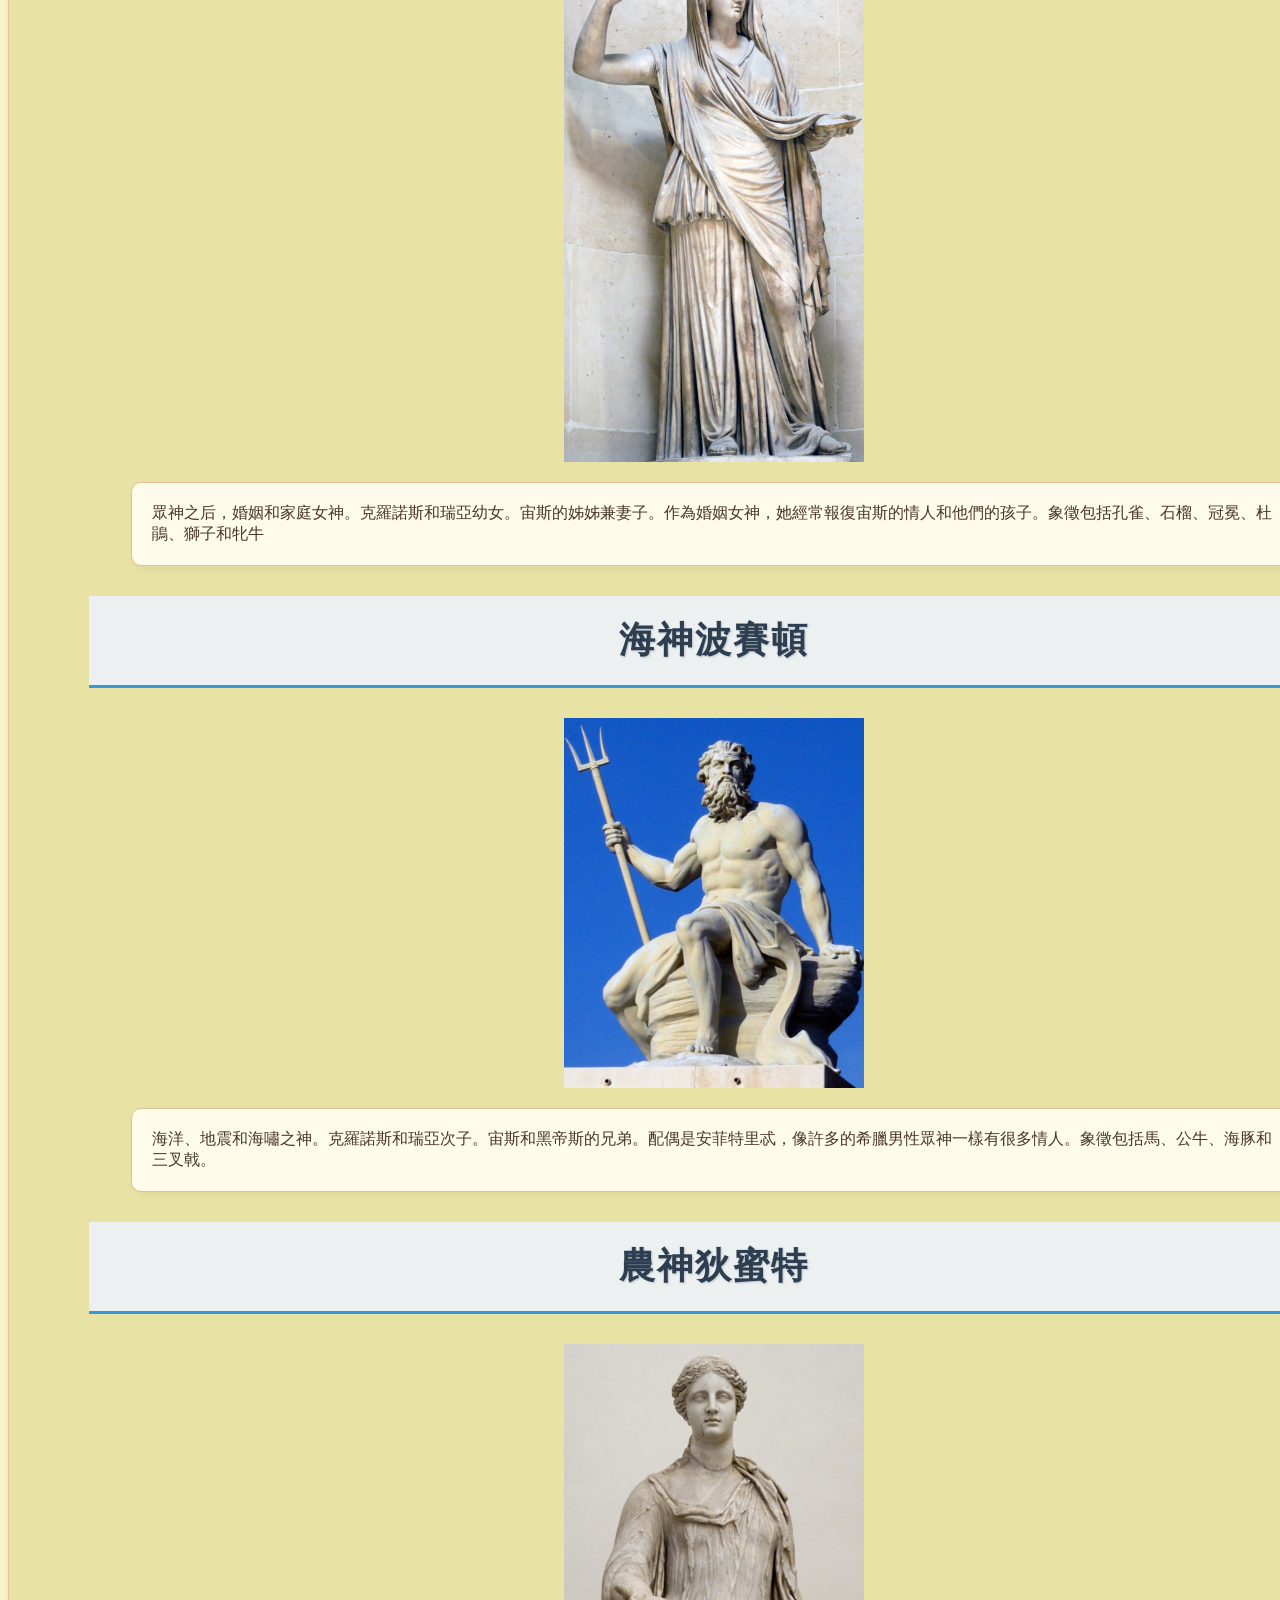
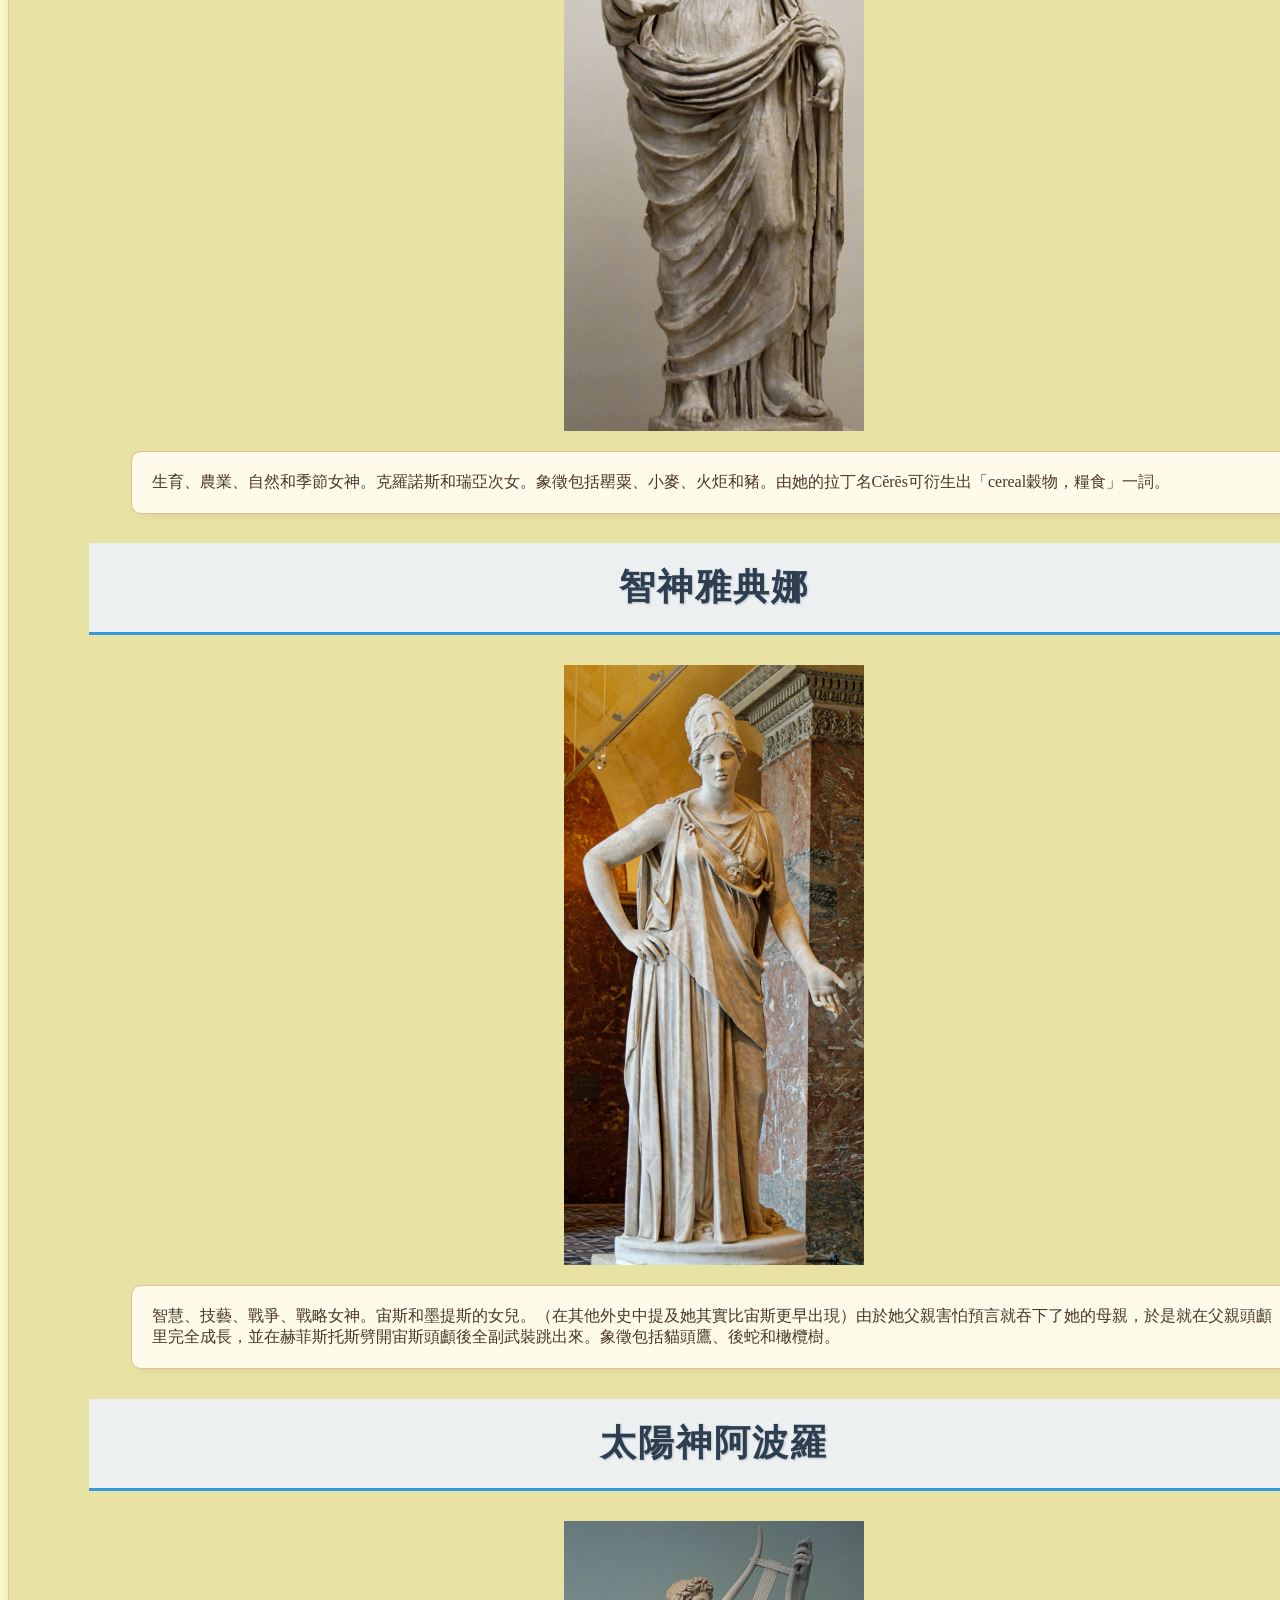
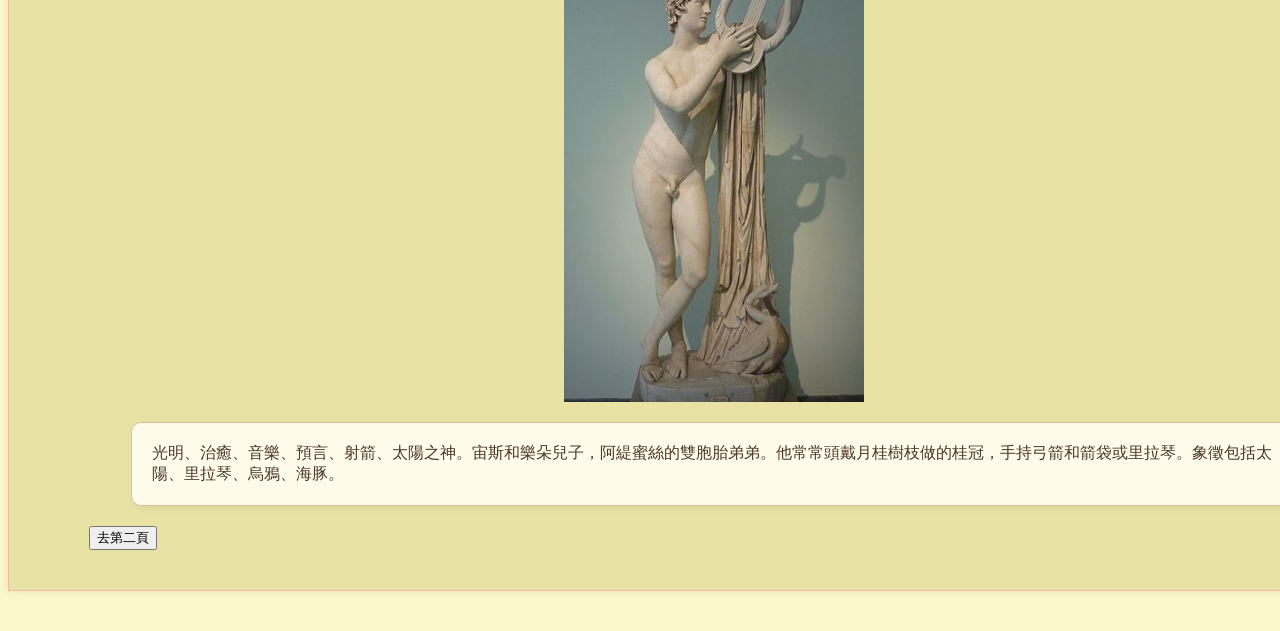
==== commit 742c7aaa: "20260410" ====
--- a/index.html
+++ b/index.html
@@ -8,7 +8,7 @@
     <meta charset = "utf-8">
     <meta name="viewport" content="width=100">
     <title>奧林匹斯十二主神</title> 
-     <link href="style.css" rel="stylesheet">
+    <link href="style.css" rel="stylesheet">
 
 </head>
 
@@ -16,89 +16,95 @@
     <div id="wrap">
     <section id="page1" class="page">
         <h1>這是奧林匹斯十二主神</h1>
-        <h1>他們是古希臘宗教中最受敬奉的十二位主要神衹</h1> 
-        <ul>
-            <li>眾神之王宙斯</li>
-            <li>天后赫拉</li>
-            <li>農神狄蜜特</li>
-            <li>海神波賽頓</li>
-            <li>月神阿提密斯</li>
-            <li>太陽神阿波羅</li>
-            <li>智神雅典娜</li>
-            <li>愛神阿芙羅黛蒂</li>
-            <li>戰神阿瑞斯</li>
-            <li>火神與工匠神赫菲斯托斯</li>
-            <li>神使荷米斯</li>
-            <li>灶神與家神赫斯提亞</li>
-        </ul>
-
-        <img src="img/123.jpg" width="500"> 
-        <a href="img/123.jpg" ></a>
-        <a href="https://zh.wikipedia.org/zh-tw/%E5%A5%A7%E6%9E%97%E5%8C%B9%E6%96%AF%E5%8D%81%E4%BA%8C%E4%B8%BB%E7%A5%9E" >奧林匹斯十二主神</a>
-        <p></p>
-    
+        <h1>古希臘宗教中最受敬奉的十二位主要神衹</h1> 
+    <header>
+    <nav>
+    <ul>
+      <li><a href="#">眾神之王宙斯</a></li>
+      <li><a href="#">天后赫拉</a></li>
+      <li><a href="#">農神狄蜜特</a></li>
+      <li><a href="#">海神波賽頓</a></li>
+      <li><a href="#">月神阿提密斯</a></li>
+      <li><a href="#">太陽神阿波羅</a></li>
+    </ul>
+    </nav>
+    </header>
+    <header>
+    <nav>
+    <ul>
+        <li><a href="#">智神雅典娜</a></li>
+        <li><a href="#">愛神阿芙羅黛蒂</a></li>
+        <li><a href="#">戰神阿瑞斯</a></li>
+        <li><a href="#">火神與工匠神赫菲斯托斯</a></li>
+        <li><a href="#">神使荷米斯</a></li>
+        <li><a href="#">灶神與家神赫斯緹雅</a></li>
+    </ul>
+    </nav>
+    </header>
+           
         <h1>眾神之王宙斯</h1>
         <img src="img/Jupiter_Smyrna_Louvre_Ma13.jpg" width="300" > 
-        <p>眾神之王，天空與雷霆之神。克羅諾斯和瑞亞幼子。赫拉的弟弟兼丈夫，儘管他有很多情人。亦是波賽頓和黑帝斯的弟弟。象徵包括霹靂、鷹、橡樹、節杖和天平。</p>
+        <p class="god-zeus">眾神之王，天空與雷霆之神。克羅諾斯和瑞亞幼子。赫拉的弟弟兼丈夫，儘管他有很多情人。亦是波賽頓和黑帝斯的弟弟。象徵包括霹靂、鷹、橡樹、節杖和天平。</p>
 
         <h1>天后赫拉</h1>
         <img src="img/Hera_Campana_Louvre_Ma2283.jpg" width="300" >
-        <p>眾神之后，婚姻和家庭女神。克羅諾斯和瑞亞幼女。宙斯的姊姊兼妻子。作為婚姻女神，她經常報復宙斯的情人和他們的孩子。象徵包括孔雀、石榴、冠冕、杜鵑、獅子和牝牛</p>
+        <p class="god-hera">眾神之后，婚姻和家庭女神。克羅諾斯和瑞亞幼女。宙斯的姊姊兼妻子。作為婚姻女神，她經常報復宙斯的情人和他們的孩子。象徵包括孔雀、石榴、冠冕、杜鵑、獅子和牝牛</p>
     
         <h1>海神波賽頓</h1>
         <img src="img/Poseidon_sculpture_Copenhagen_2005.jpg" width="300" > 
-        <p>海洋、地震和海嘯之神。克羅諾斯和瑞亞次子。宙斯和黑帝斯的兄弟。配偶是安菲特里忒，像許多的希臘男性眾神一樣有很多情人。象徵包括馬、公牛、海豚和三叉戟。</p>
+        <p class="god-poseidon">海洋、地震和海嘯之神。克羅諾斯和瑞亞次子。宙斯和黑帝斯的兄弟。配偶是安菲特里忒，像許多的希臘男性眾神一樣有很多情人。象徵包括馬、公牛、海豚和三叉戟。</p>
 
         <h1>農神狄蜜特</h1>
         <img src="img/Demeter_Altemps_Inv8546.jpg" width="300" > 
-        <p>生育、農業、自然和季節女神。克羅諾斯和瑞亞次女。象徵包括罌粟、小麥、火炬和豬。由她的拉丁名Cĕrēs可衍生出「cereal穀物，糧食」一詞。</p>
+        <p class="god-demeter">生育、農業、自然和季節女神。克羅諾斯和瑞亞次女。象徵包括罌粟、小麥、火炬和豬。由她的拉丁名Cĕrēs可衍生出「cereal穀物，糧食」一詞。</p>
 
         <h1>智神雅典娜</h1>
         <img src="img/Mattei_Athena_Louvre_Ma530_n2.jpg" width="300" > 
-        <p>智慧、技藝、戰爭、戰略女神。宙斯和墨提斯的女兒。（在其他外史中提及她其實比宙斯更早出現）由於她父親害怕預言就吞下了她的母親，於是就在父親頭顱里完全成長，並在赫菲斯托斯劈開宙斯頭顱後全副武裝跳出來。象徵包括貓頭鷹、後蛇和橄欖樹。</p>
+        <p class="god-athena">智慧、技藝、戰爭、戰略女神。宙斯和墨提斯的女兒。（在其他外史中提及她其實比宙斯更早出現）由於她父親害怕預言就吞下了她的母親，於是就在父親頭顱里完全成長，並在赫菲斯托斯劈開宙斯頭顱後全副武裝跳出來。象徵包括貓頭鷹、後蛇和橄欖樹。</p>
     
+        <h1>太陽神阿波羅</h1>
+        <img src="img/Pothos,_lira,_dan_angsa_(inv_6253_MANN).jpg" width="300" > 
+        <p class="god-apollo">光明、治癒、音樂、預言、射箭、太陽之神。宙斯和樂朵兒子，阿緹蜜絲的雙胞胎弟弟。他常常頭戴月桂樹枝做的桂冠，手持弓箭和箭袋或里拉琴。象徵包括太陽、里拉琴、烏鴉、海豚。</p>
+
         <button onclick="nextPage('page2')">去第二頁</button>
     </section>  
 
 
     <section id="page2" class="page" style="display:none;">
 
-        <h1>太陽神阿波羅</h1>
-        <img src="img/Pothos,_lira,_dan_angsa_(inv_6253_MANN).jpg" width="300" > 
-        <p>光明、治癒、音樂、預言、射箭、太陽之神。宙斯和樂朵兒子，阿緹蜜絲的雙胞胎弟弟。他常常頭戴月桂樹枝做的桂冠，手持弓箭和箭袋或里拉琴。象徵包括太陽、里拉琴、烏鴉、海豚。</p>
-
+    
         <h1>月神阿提密斯</h1>
         <img src="img/Diane_de_Versailles_Leochares.jpg" width="300" > 
-        <p>純潔、藝術、知識、守護、治癒、月亮女神。宙斯和樂朵女兒，阿波羅的雙胞胎姐姐。在藝術作品中，她是一位身穿齊膝的'女神'，手持獵弓和箭袋的年輕絕美女子。象徵包括月亮、牝鹿、柏樹、天鵝。</p>
+        <p class="god-artemis">純潔、藝術、知識、守護、治癒、月亮女神。宙斯和樂朵女兒，阿波羅的雙胞胎姐姐。在藝術作品中，她是一位身穿齊膝的'女神'，手持獵弓和箭袋的年輕絕美女子。象徵包括月亮、牝鹿、柏樹、天鵝。</p>
 
         <h1>戰神阿瑞斯</h1>
         <img src="img/Ares_villa_Hadriana.jpg" width="300" > 
-        <p>戰爭、暴力和血腥之神。象徵包括野豬、蛇、狗、禿鷲、矛和盾。宙斯和赫拉之子，其他神（阿芙羅黛蒂除外）都非常鄙視他。他的拉丁名Mars能衍生出「martial」（戰爭的；好戰的）」一詞。</p>
+        <p class="god-ares">戰爭、暴力和血腥之神。象徵包括野豬、蛇、狗、禿鷲、矛和盾。宙斯和赫拉之子，其他神（阿芙羅黛蒂除外）都非常鄙視他。他的拉丁名Mars能衍生出「martial」（戰爭的；好戰的）」一詞。</p>
 
         <h1>愛神阿芙羅黛蒂</h1>
         <img src="img/NAMA_Aphrodite_Syracuse.jpg" width="300" > 
-        <p>愛與美和欲望女神。一說是宙斯和狄俄涅之女，還有一說是從丟入海中的被克洛諾斯閹割的烏拉諾斯男根精血及海中泛起的泡沫混合之中誕生[B]。配偶為赫菲斯托斯，她的情人是阿瑞斯。象徵包括鴿子、鳥、蘋果、蜜蜂、天鵝、番石榴和玫瑰。"aphrodisiac（媚藥）"即來自她的名字，而她的拉丁名Vĕnus能衍生出 "venereal（性交、性病）"一詞。</p>
+        <p class="god-aphrodite">愛與美和欲望女神。一說是宙斯和狄俄涅之女，還有一說是從丟入海中的被克洛諾斯閹割的烏拉諾斯男根精血及海中泛起的泡沫混合之中誕生[B]。配偶為赫菲斯托斯，她的情人是阿瑞斯。象徵包括鴿子、鳥、蘋果、蜜蜂、天鵝、番石榴和玫瑰。"aphrodisiac（媚藥）"即來自她的名字，而她的拉丁名Vĕnus能衍生出 "venereal（性交、性病）"一詞。</p>
 
         <h1>火神與工匠神赫菲斯托斯</h1>
         <img src="img/Vulcan_Coustou_Louvre_MR1814.jpg" width="300" > 
-        <p>工匠、火和鍛造之神。希拉的長子，和宙斯結合或單獨生出。配偶為阿芙羅黛蒂，雖算不上最好的丈夫，然而他對於婚姻卻非常忠貞。象徵包括火、砧、斧頭、驢、錘子、火鉗和鵪鶉。「volcano（火山）」一詞即來自他的拉丁名Vulcānus。</p>
-
+        <p class="god-hephaestus">工匠、火和鍛造之神。希拉的長子，和宙斯結合或單獨生出。配偶為阿芙羅黛蒂，雖算不上最好的丈夫，然而他對於婚姻卻非常忠貞。象徵包括火、砧、斧頭、驢、錘子、火鉗和鵪鶉。「volcano（火山）」一詞即來自他的拉丁名Vulcānus。</p>
+        
         <h1>神使荷米斯</h1>
         <img src="img/Hermes_Ingenui_Pio-Clementino_Inv544.jpg" width="300" > 
-        <p>	傳令神（眾神之使者）兼冥界引導者，旅行、盜竊、體育、道路交叉邊界之神，商業之神（羅馬神話）。宙斯和邁亞之子。在奧林帕斯神只比戴歐尼修斯年長。符號包括手杖（雙蛇纏繞的商神杖）、翼鞋、翼盔、鸛和龜（他用龜甲發明了豎琴）。</p>
+        <p class="god-hermes">	傳令神（眾神之使者）兼冥界引導者，旅行、盜竊、體育、道路交叉邊界之神，商業之神（羅馬神話）。宙斯和邁亞之子。在奧林帕斯神只比戴歐尼修斯年長。符號包括手杖（雙蛇纏繞的商神杖）、翼鞋、翼盔、鸛和龜（他用龜甲發明了豎琴）。</p>
     
+        <h1>灶神與家神赫斯緹雅</h1>
+        <img src="img/Hestia_-_Wellesley_College_-_DSC09634.jpg" width="300" > 
+        <p class="god-hestia">灶火、正序家務和家庭女神，首代奧林帕斯神兼原十二神之一，直到她為保安寧將神位讓與戴歐尼修斯，她是眾神中最慷慨和溫和的。克羅諾斯和雷亞長女，狄蜜特、希拉、黑帝斯、波賽頓和宙斯的大姐，也是最年長的奧林帕斯神，象徵是火炬。</p>
+
+        <a href="https://zh.wikipedia.org/zh-tw/%E5%A5%A7%E6%9E%97%E5%8C%B9%E6%96%AF%E5%8D%81%E4%BA%8C%E4%B8%BB%E7%A5%9E" >奧林匹斯十二主神</a>
         <button onclick="nextPage('page1')">回第一頁</button>
-        <button onclick="nextPage('page3')">去第三頁</button>
+      
     </section>
 
-    <section id="page3" class="page" style="display:none;">
-        <h1>灶神與家神赫斯緹雅</h1>
-        <img src="img/Hestia_-_Wellesley_College_-_DSC09634.jpg" width="300" > 
-        <p>灶火、正序家務和家庭女神，首代奧林帕斯神兼原十二神之一，直到她為保安寧將神位讓與戴歐尼修斯，她是眾神中最慷慨和溫和的。克羅諾斯和雷亞長女，狄蜜特、希拉、黑帝斯、波賽頓和宙斯的大姐，也是最年長的奧林帕斯神，象徵是火炬。</p>
-        
-        <button onclick="nextPage('page2')">回第二頁</button>
-        <button onclick="nextPage('page1')">回首頁</button>
-    </section>
+      
+
+
 <script>
 function nextPage(pageId) {
     // 1. 先隱藏所有的頁面
--- a/style.css
+++ b/style.css
@@ -1,78 +1,25 @@
-h1{
-	color: #6fbb9a;
-	border: #94c8b1 1px dotted;
-	border-left: #d0e35b 10px solid;
-	padding: 5px 20px;
-	margin-bottom: 0;
-    text-align: center;    
-    text-decoration: none;
-
+ /* 對 h1 段落的設定 */
+h1 {
+    color: #2c3e50; /* 深藍灰色文字 */
+    font-family: "Microsoft JhengHei", sans-serif; /* 字體 */
+    font-size: 36px; /* 字體大小 */
+    text-align: center; /* 文字置中 */
+    background-color: #ecf0f1; /* 淺灰色背景 */
+    padding: 20px; /* 內邊距 20px */
+    border-bottom: 3px solid #3498db; /* 底部加一條藍色實線 */
+    letter-spacing: 2px; /* 字元間距 */
+    text-shadow: 1px 1px 2px #bdc3c7; /* 加上淡淡的文字陰影 */
+  }
+.page p {
+    background-color: #FEFBEA;    /* 極淺的奶油黃 */
+    border: 1px solid #E0C097;    /* 淺咖啡色邊框 */
+    padding: 20px;
+    margin: 20px auto;
+    width: 90%;                   /* 寬度稍微縮減，不要太貼邊 */
+    box-shadow: 3px 3px 8px rgba(0,0,0,0.05); /* 淡淡的陰影 */
+    color: #4A3728;               /* 深褐色的文字，比純黑更優雅 */
+    border-radius: 10px;
 }
-h2{
-	color: #6fbb9a;
-	border: #94c8b1 1px dotted;
-	border-left: #d0e35b 10px solid;
-	padding: 5px 20px;
-	margin-bottom: 0;
-    text-align: center;    
-    text-decoration: none;
-
-}
-h3{
-	color: #6fbb9a;
-	border: #94c8b1 1px dotted;
-	border-left: #d0e35b 10px solid;
-	padding: 5px 20px;
-	margin-bottom: 0;
-    text-align: center;    
-    text-decoration: none
-}
-h4{
-	color: #6fbb9a;
-	border: #94c8b1 1px dotted;
-	border-left: #d0e35b 10px solid;
-	padding: 5px 20px;
-	margin-bottom: 0;
-    text-align: center;    
-    text-decoration: none
-}
-h5{
-	color: #6fbb9a;
-	border: #94c8b1 1px dotted;
-	border-left: #d0e35b 10px solid;
-	padding: 5px 20px;
-	margin-bottom: 0;
-    text-align: center;    
-    text-decoration: none
-}
-h6{
-	color: #6fbb9a;
-	border: #94c8b1 1px dotted;
-	border-left: #d0e35b 10px solid;
-	padding: 5px 20px;
-	margin-bottom: 0;
-    text-align: center;    
-    text-decoration: none
-}
-h7{
-	color: #6fbb9a;
-	border: #94c8b1 1px dotted;
-	border-left: #d0e35b 10px solid;
-	padding: 5px 20px;
-	margin-bottom: 0;
-    text-align: center;    
-    text-decoration: none
-}
-h8{
-	color: #6fbb9a;
-	border: #94c8b1 1px dotted;
-	border-left: #d0e35b 10px solid;
-	padding: 5px 20px;
-	margin-bottom: 0;
-    text-align: center;    
-    text-decoration: none
-}
-
 
 body{
 	background-color: #fbf9cc;
@@ -81,10 +28,54 @@
 }
 
 #wrap{
-	width: 798px;
+	width: 1250px;
 	margin: 40px auto;
 	padding: 40px 80px;
 	border: #f6bb9e 1px solid;
-	background-color: #fff;
+	background-color: #e9e2a5;
+	box-shadow: 0 0 10px rgba(0,0,0,0.1);
 }
 
+header nav ul {
+  display: flex;
+  justify-content: center;
+  border-top: 2px solid #7c5d48;
+  border-bottom: 2px solid #7c5d48;
+  background-color: rgba(255,255,255,0.42);
+  padding: 12px 0px 10px;
+}
+header nav ul li {
+  margin: 0 20px;
+}
+header nav ul li a {
+  font-size: 22px;
+  font-weight: bold;
+  color: #7c5d48;
+}
+header nav ul li a:hover {
+  text-decoration: underline double;
+}
+
+.page img {
+    display: block;  
+    margin-left: auto;
+    margin-right: auto;
+    margin-top: 20px;    
+    margin-bottom: 20px; 
+}
+
+a:link,a:visited
+{
+
+	color:#FFFFFF;
+	background-color:#918201;
+	text-align:center;
+	padding:6px;
+	text-decoration:none;
+	border-radius: 25px ;
+}
+a:hover,a:active
+{
+	background-color:#90a003;
+	border-radius: 25px ;
+}
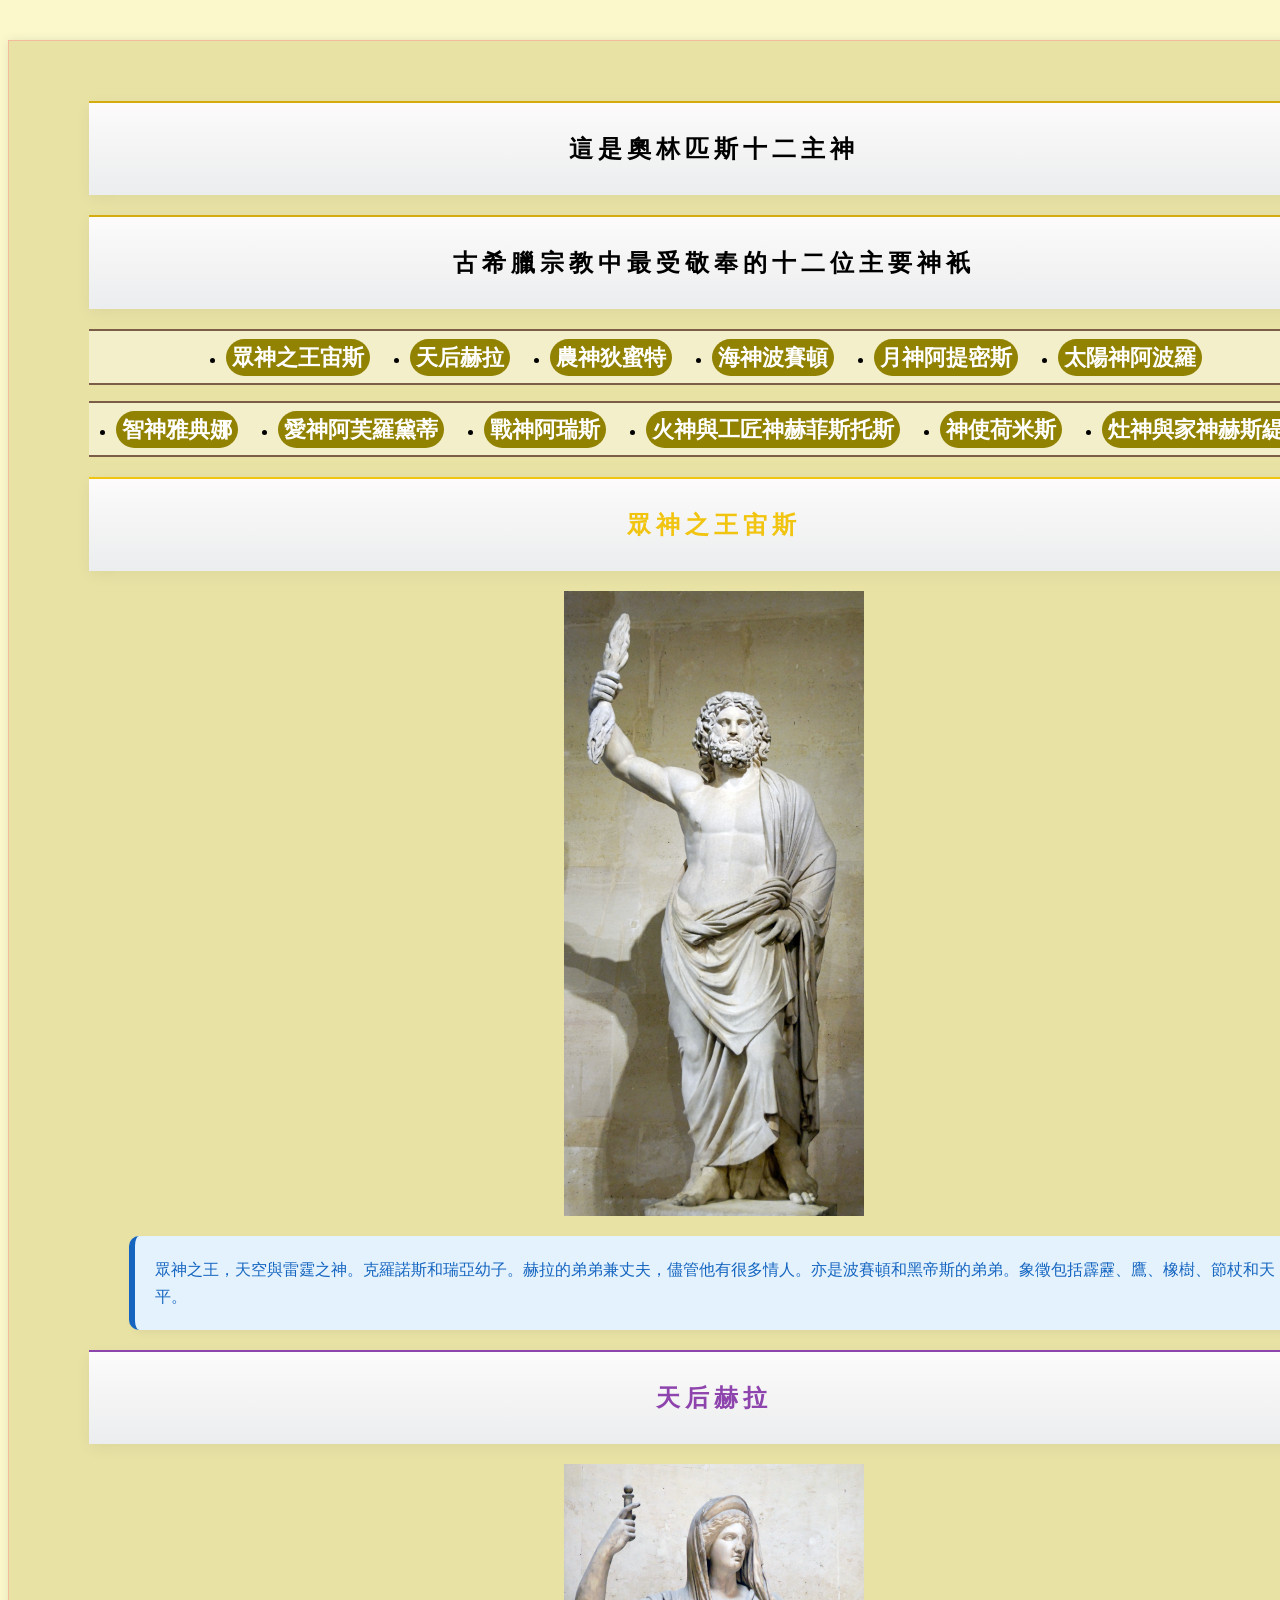
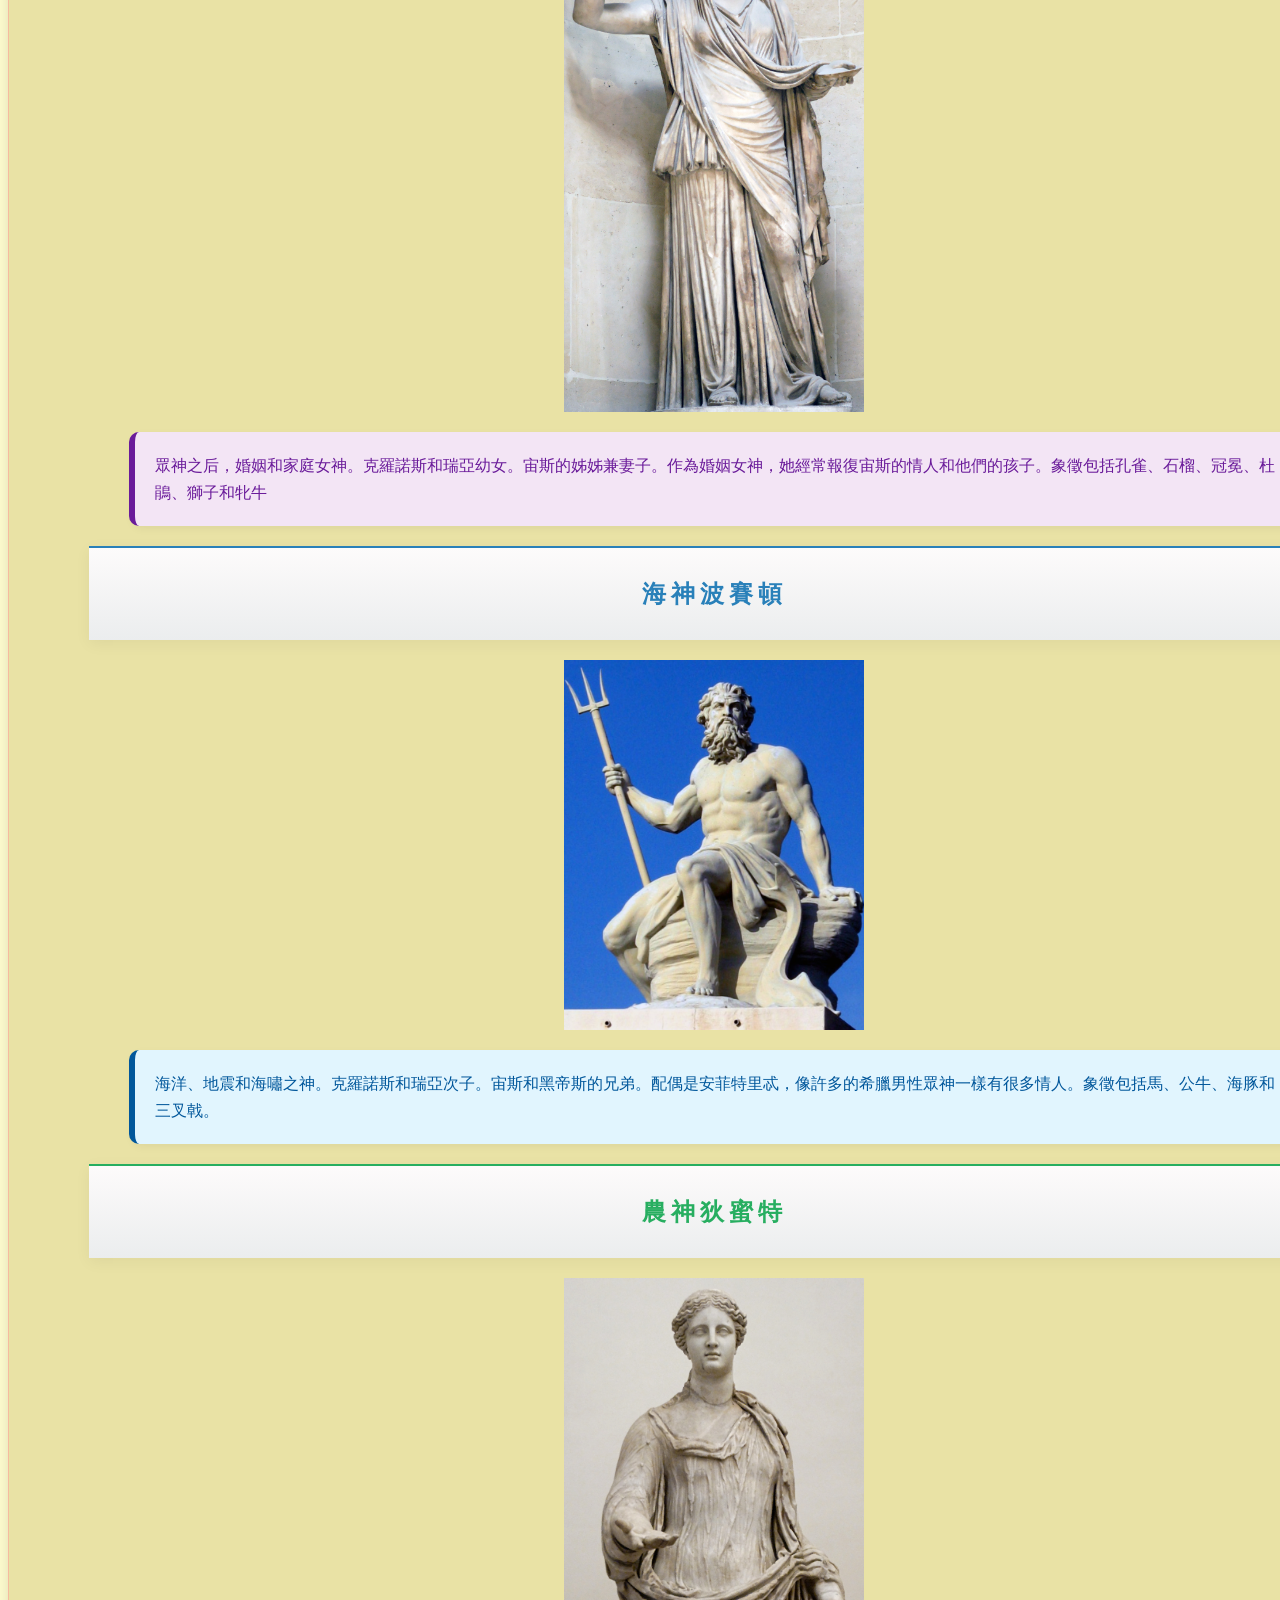
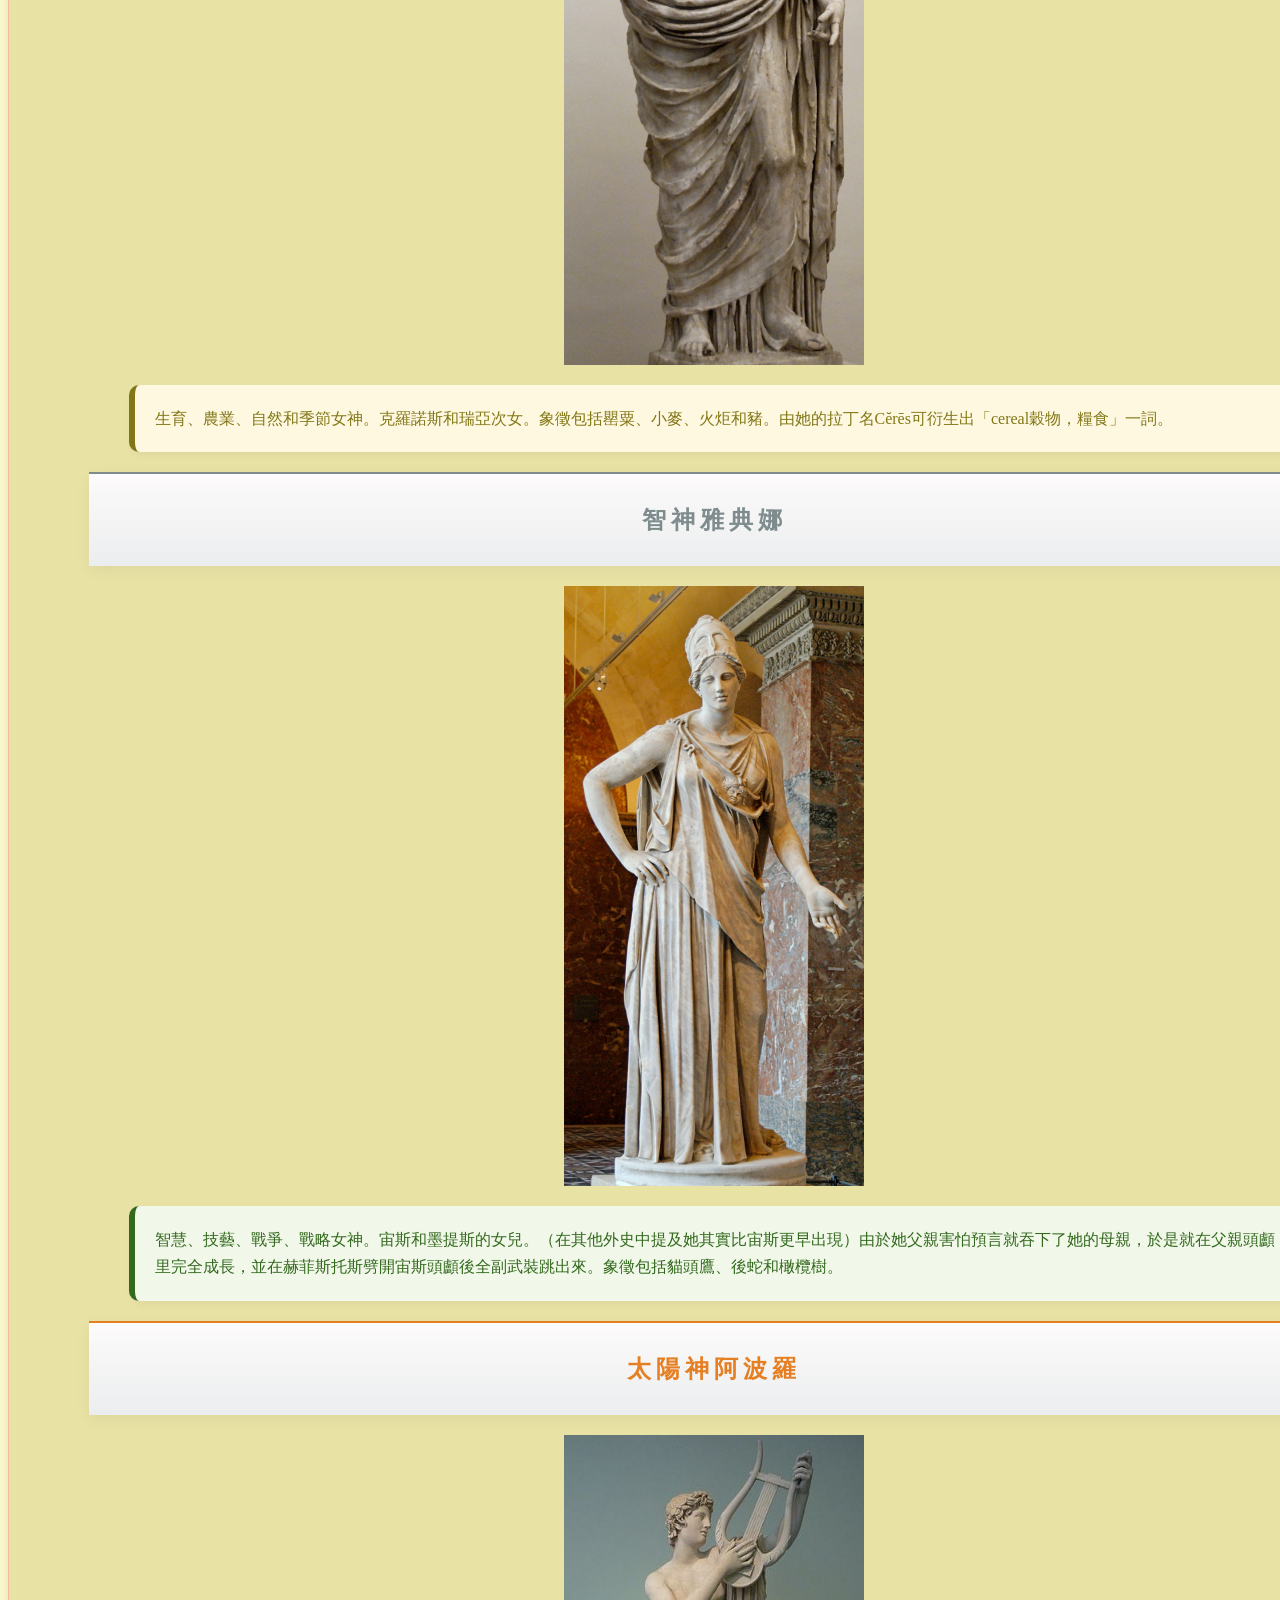
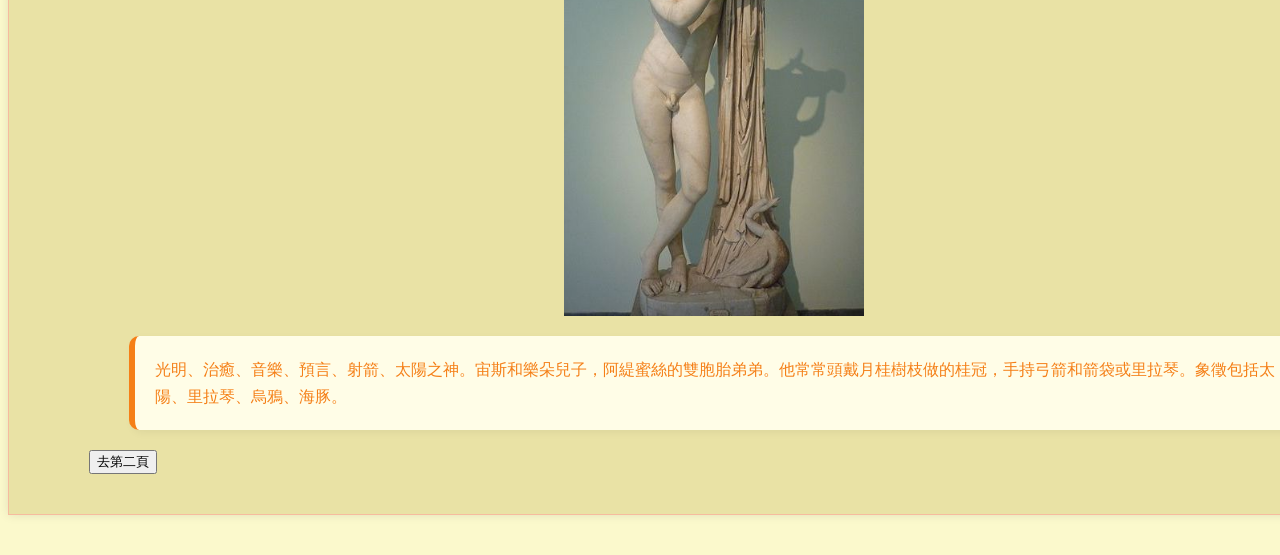
==== commit 080ea997: "20260424" ====
--- a/index.html
+++ b/index.html
@@ -42,27 +42,27 @@
     </nav>
     </header>
            
-        <h1>眾神之王宙斯</h1>
+        <h1 class="god-title-zeus">眾神之王宙斯</h1>
         <img src="img/Jupiter_Smyrna_Louvre_Ma13.jpg" width="300" > 
         <p class="god-zeus">眾神之王，天空與雷霆之神。克羅諾斯和瑞亞幼子。赫拉的弟弟兼丈夫，儘管他有很多情人。亦是波賽頓和黑帝斯的弟弟。象徵包括霹靂、鷹、橡樹、節杖和天平。</p>
 
-        <h1>天后赫拉</h1>
+        <h1 class="god-title-hera">天后赫拉</h1>
         <img src="img/Hera_Campana_Louvre_Ma2283.jpg" width="300" >
         <p class="god-hera">眾神之后，婚姻和家庭女神。克羅諾斯和瑞亞幼女。宙斯的姊姊兼妻子。作為婚姻女神，她經常報復宙斯的情人和他們的孩子。象徵包括孔雀、石榴、冠冕、杜鵑、獅子和牝牛</p>
     
-        <h1>海神波賽頓</h1>
+        <h1 class="god-title-poseidon">海神波賽頓</h1>
         <img src="img/Poseidon_sculpture_Copenhagen_2005.jpg" width="300" > 
         <p class="god-poseidon">海洋、地震和海嘯之神。克羅諾斯和瑞亞次子。宙斯和黑帝斯的兄弟。配偶是安菲特里忒，像許多的希臘男性眾神一樣有很多情人。象徵包括馬、公牛、海豚和三叉戟。</p>
 
-        <h1>農神狄蜜特</h1>
+        <h1 class="god-title-demeter">農神狄蜜特</h1>
         <img src="img/Demeter_Altemps_Inv8546.jpg" width="300" > 
         <p class="god-demeter">生育、農業、自然和季節女神。克羅諾斯和瑞亞次女。象徵包括罌粟、小麥、火炬和豬。由她的拉丁名Cĕrēs可衍生出「cereal穀物，糧食」一詞。</p>
 
-        <h1>智神雅典娜</h1>
+        <h1 class="god-title-athena">智神雅典娜</h1>
         <img src="img/Mattei_Athena_Louvre_Ma530_n2.jpg" width="300" > 
         <p class="god-athena">智慧、技藝、戰爭、戰略女神。宙斯和墨提斯的女兒。（在其他外史中提及她其實比宙斯更早出現）由於她父親害怕預言就吞下了她的母親，於是就在父親頭顱里完全成長，並在赫菲斯托斯劈開宙斯頭顱後全副武裝跳出來。象徵包括貓頭鷹、後蛇和橄欖樹。</p>
     
-        <h1>太陽神阿波羅</h1>
+        <h1 class="god-title-apollo">太陽神阿波羅</h1>
         <img src="img/Pothos,_lira,_dan_angsa_(inv_6253_MANN).jpg" width="300" > 
         <p class="god-apollo">光明、治癒、音樂、預言、射箭、太陽之神。宙斯和樂朵兒子，阿緹蜜絲的雙胞胎弟弟。他常常頭戴月桂樹枝做的桂冠，手持弓箭和箭袋或里拉琴。象徵包括太陽、里拉琴、烏鴉、海豚。</p>
 
@@ -73,27 +73,27 @@
     <section id="page2" class="page" style="display:none;">
 
     
-        <h1>月神阿提密斯</h1>
+        <h1 class="god-title-artemis">月神阿提密斯</h1>
         <img src="img/Diane_de_Versailles_Leochares.jpg" width="300" > 
         <p class="god-artemis">純潔、藝術、知識、守護、治癒、月亮女神。宙斯和樂朵女兒，阿波羅的雙胞胎姐姐。在藝術作品中，她是一位身穿齊膝的'女神'，手持獵弓和箭袋的年輕絕美女子。象徵包括月亮、牝鹿、柏樹、天鵝。</p>
 
-        <h1>戰神阿瑞斯</h1>
+        <h1 class="god-title-ares">戰神阿瑞斯</h1>
         <img src="img/Ares_villa_Hadriana.jpg" width="300" > 
         <p class="god-ares">戰爭、暴力和血腥之神。象徵包括野豬、蛇、狗、禿鷲、矛和盾。宙斯和赫拉之子，其他神（阿芙羅黛蒂除外）都非常鄙視他。他的拉丁名Mars能衍生出「martial」（戰爭的；好戰的）」一詞。</p>
 
-        <h1>愛神阿芙羅黛蒂</h1>
+        <h1 class="god-title-aphrodite">愛神阿芙羅黛蒂</h1>
         <img src="img/NAMA_Aphrodite_Syracuse.jpg" width="300" > 
         <p class="god-aphrodite">愛與美和欲望女神。一說是宙斯和狄俄涅之女，還有一說是從丟入海中的被克洛諾斯閹割的烏拉諾斯男根精血及海中泛起的泡沫混合之中誕生[B]。配偶為赫菲斯托斯，她的情人是阿瑞斯。象徵包括鴿子、鳥、蘋果、蜜蜂、天鵝、番石榴和玫瑰。"aphrodisiac（媚藥）"即來自她的名字，而她的拉丁名Vĕnus能衍生出 "venereal（性交、性病）"一詞。</p>
 
-        <h1>火神與工匠神赫菲斯托斯</h1>
+        <h1 class="god-title-hephaestus">火神與工匠神赫菲斯托斯</h1>
         <img src="img/Vulcan_Coustou_Louvre_MR1814.jpg" width="300" > 
         <p class="god-hephaestus">工匠、火和鍛造之神。希拉的長子，和宙斯結合或單獨生出。配偶為阿芙羅黛蒂，雖算不上最好的丈夫，然而他對於婚姻卻非常忠貞。象徵包括火、砧、斧頭、驢、錘子、火鉗和鵪鶉。「volcano（火山）」一詞即來自他的拉丁名Vulcānus。</p>
         
-        <h1>神使荷米斯</h1>
+        <h1 class="god-title-hermes">神使荷米斯</h1>
         <img src="img/Hermes_Ingenui_Pio-Clementino_Inv544.jpg" width="300" > 
         <p class="god-hermes">	傳令神（眾神之使者）兼冥界引導者，旅行、盜竊、體育、道路交叉邊界之神，商業之神（羅馬神話）。宙斯和邁亞之子。在奧林帕斯神只比戴歐尼修斯年長。符號包括手杖（雙蛇纏繞的商神杖）、翼鞋、翼盔、鸛和龜（他用龜甲發明了豎琴）。</p>
     
-        <h1>灶神與家神赫斯緹雅</h1>
+        <h1 class="god-title-hestia">灶神與家神赫斯緹雅</h1>
         <img src="img/Hestia_-_Wellesley_College_-_DSC09634.jpg" width="300" > 
         <p class="god-hestia">灶火、正序家務和家庭女神，首代奧林帕斯神兼原十二神之一，直到她為保安寧將神位讓與戴歐尼修斯，她是眾神中最慷慨和溫和的。克羅諾斯和雷亞長女，狄蜜特、希拉、黑帝斯、波賽頓和宙斯的大姐，也是最年長的奧林帕斯神，象徵是火炬。</p>
 
--- a/style.css
+++ b/style.css
@@ -1,25 +1,83 @@
- /* 對 h1 段落的設定 */
+/* 1. 基礎 h1 設定：只保留結構，去掉顏色 */
+/* --- 基礎標題結構 (原本的 h1) --- */
 h1 {
-    color: #2c3e50; /* 深藍灰色文字 */
-    font-family: "Microsoft JhengHei", sans-serif; /* 字體 */
-    font-size: 36px; /* 字體大小 */
-    text-align: center; /* 文字置中 */
-    background-color: #ecf0f1; /* 淺灰色背景 */
-    padding: 20px; /* 內邊距 20px */
-    border-bottom: 3px solid #3498db; /* 底部加一條藍色實線 */
-    letter-spacing: 2px; /* 字元間距 */
-    text-shadow: 1px 1px 2px #bdc3c7; /* 加上淡淡的文字陰影 */
-  }
+    font-family: "Times New Roman", "Microsoft JhengHei", serif;
+    text-align: center;
+    /* 移除原本的固定 color，讓 class 來控制 */
+    
+    background: linear-gradient(to bottom, #fdfbfb 0%, #ebedee 100%);
+    padding: 30px 20px;
+    margin: 20px auto;
+    min-width: 60%;
+    
+    /* 保留頂部金邊，底部邊框交給 .god-title */
+    border-top: 2px solid #D4AC0D;
+    
+    letter-spacing: 5px;
+    box-shadow: 0 4px 15px rgba(0,0,0,0.05);
+}
+
+/* --- 共同裝飾樣式 (動畫與字體大小) --- */
+.god-title {
+    font-size: 2.2em; 
+    margin-top: 40px;
+    padding-bottom: 8px;
+    border-bottom: 3px solid; /* 底線會自動抓文字顏色 */
+    display: inline-block;
+    text-shadow: 2px 2px 5px rgba(0, 0, 0, 0.15);
+    transition: transform 0.3s;
+    text-transform: none; /* 如果不想要全大寫可以加這行 */
+}
+
+.god-title:hover {
+    transform: translateX(10px);
+}
+
+/* --- 個別神祇顏色設定 (加入 !important 強制執行) --- */
+
+/* 第一頁 */
+.god-title-zeus { color: #F1C40F !important; border-color: #F1C40F !important; }
+.god-title-hera { color: #8E44AD !important; border-color: #8E44AD !important; }
+.god-title-poseidon { color: #2980B9 !important; border-color: #2980B9 !important; }
+.god-title-demeter { color: #27AE60 !important; border-color: #27AE60 !important; }
+.god-title-athena { color: #7F8C8D !important; border-color: #7F8C8D !important; }
+.god-title-apollo { color: #E67E22 !important; border-color: #E67E22 !important; }
+
+/* 第二頁 */
+.god-title-artemis { color: #34495E !important; border-color: #34495E !important; }
+.god-title-ares { color: #C0392B !important; border-color: #C0392B !important; }
+.god-title-aphrodite { color: #FF69B4 !important; border-color: #FF69B4 !important; }
+.god-title-hephaestus { color: #D35400 !important; border-color: #D35400 !important; }
+.god-title-hermes { color: #1ABC9C !important; border-color: #1ABC9C !important; }
+.god-title-hestia { color: #E74C3C !important; border-color: #E74C3C !important; }
+
+
+/* 共同基礎樣式 */
 .page p {
-    background-color: #FEFBEA;    /* 極淺的奶油黃 */
-    border: 1px solid #E0C097;    /* 淺咖啡色邊框 */
     padding: 20px;
     margin: 20px auto;
-    width: 90%;                   /* 寬度稍微縮減，不要太貼邊 */
-    box-shadow: 3px 3px 8px rgba(0,0,0,0.05); /* 淡淡的陰影 */
-    color: #4A3728;               /* 深褐色的文字，比純黑更優雅 */
+    width: 90%;
+    line-height: 1.7;
     border-radius: 10px;
+    border-left: 6px solid; /* 側邊裝飾條 */
+    box-shadow: 3px 3px 8px rgba(0,0,0,0.05);
 }
+.god-zeus { background-color: #E3F2FD; border-color: #2196F3; color: #1565C0; }
+.god-hera { background-color: #F3E5F5; border-color: #9C27B0; color: #6A1B9A; }
+.god-poseidon { background-color: #E1F5FE; border-color: #03A9F4; color: #01579B; }
+.god-demeter { background-color: #FFF8E1; border-color: #FFC107; color: #827717; }
+.god-athena { background-color: #F1F8E9; border-color: #8BC34A; color: #33691E; }
+
+/* --- 第二頁眾神 --- */
+.god-apollo { background-color: #FFFDE7; border-color: #FDD835; color: #F57F17; }
+.god-artemis { background-color: #E8F5E9; border-color: #4CAF50; color: #1B5E20; }
+.god-ares { background-color: #FFEBEE; border-color: #F44336; color: #B71C1C; }
+.god-aphrodite { background-color: #FCE4EC; border-color: #E91E63; color: #880E4F; }
+.god-hephaestus { background-color: #FBE9E7; border-color: #FF5722; color: #BF360C; }
+.god-hermes { background-color: #EDE7F6; border-color: #673AB7; color: #4527A0; }
+
+/* --- 第三頁眾神 --- */
+.god-hestia { background-color: #FFF3E0; border-color: #FF9800; color: #E65100; }
 
 body{
 	background-color: #fbf9cc;
